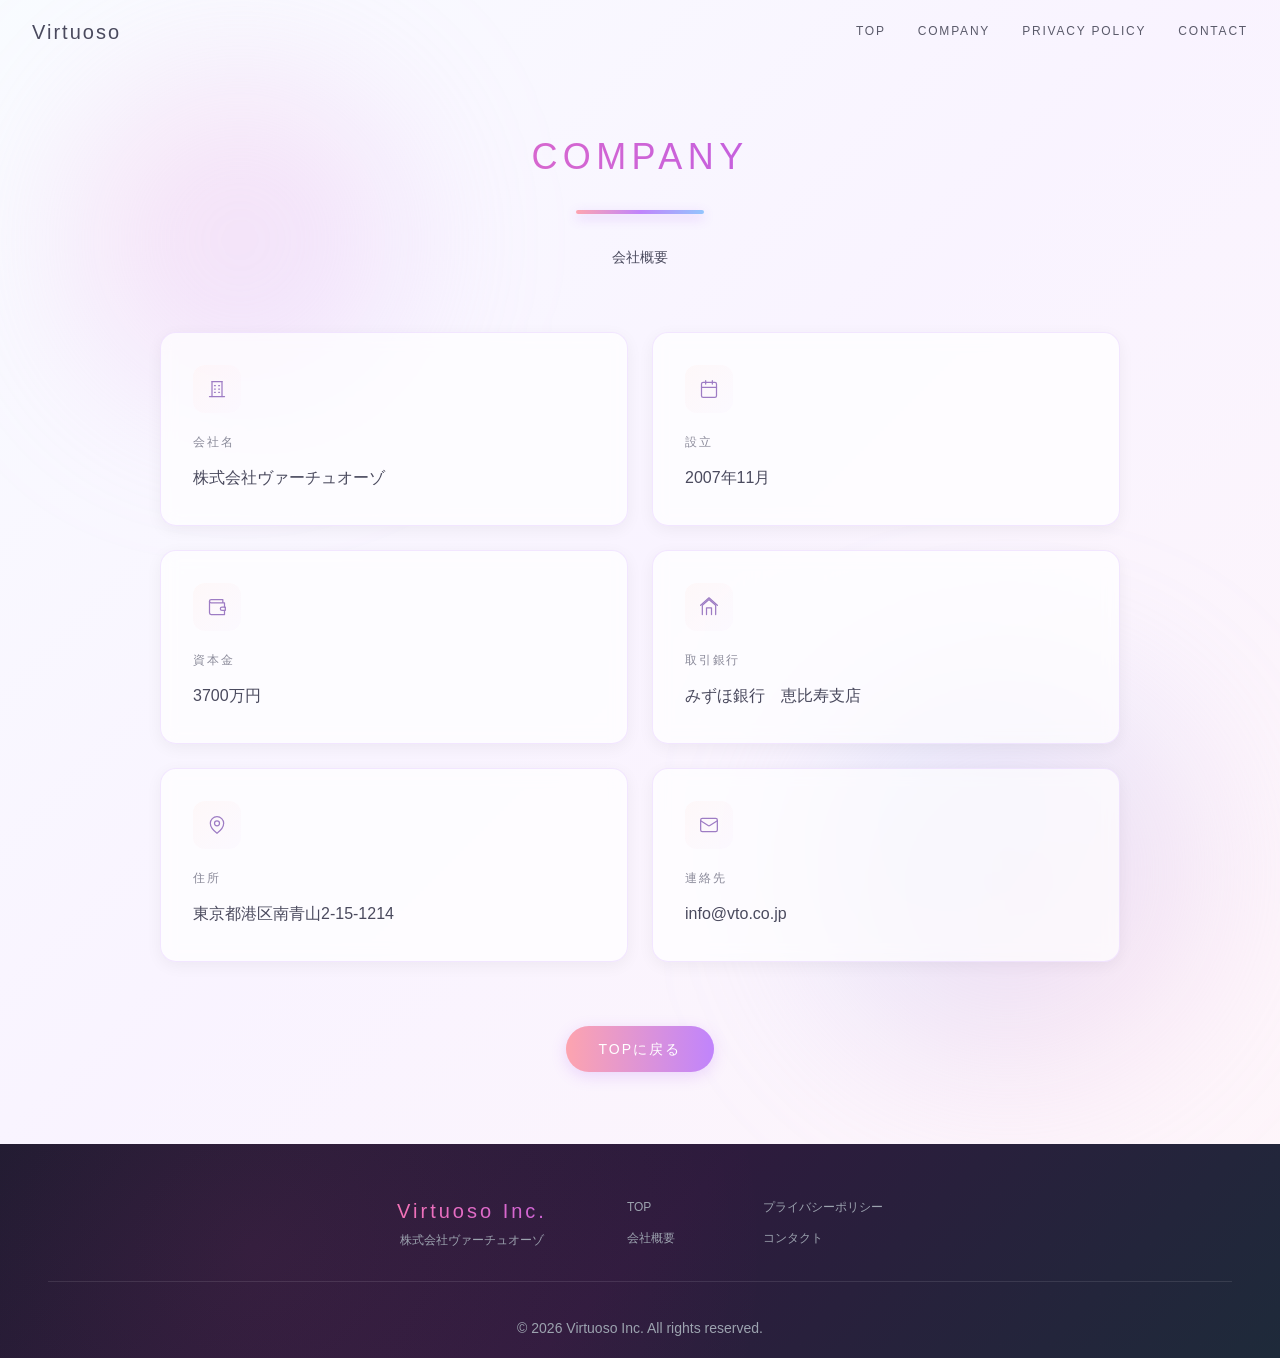
==== about.html @ 387d2ec0 "Initial site version with WebM videos" ====
<!DOCTYPE html>
<html lang="ja">
<head>
    <meta charset="UTF-8">
    <meta name="viewport" content="width=device-width, initial-scale=1.0">
    <title>会社概要 | Virtuoso Inc.</title>
    <meta name="description" content="株式会社ヴァーチュオーゾの会社概要ページです。">
    <link rel="preconnect" href="https://fonts.googleapis.com">
    <link rel="preconnect" href="https://fonts.gstatic.com" crossorigin>
    <link href="https://fonts.googleapis.com/css2?family=Cormorant+Garamond:wght@300;400;500;600;700&display=swap" rel="stylesheet">
    <link rel="stylesheet" href="css/style.css">
    <link rel="stylesheet" href="css/about.css">
</head>
<body>
    <!-- Navigation -->
    <nav class="nav" id="nav">
        <div class="nav-container">
            <div class="nav-logo">
                <a href="/">Virtuoso</a>
            </div>
            <div class="nav-links">
                <a href="/" class="nav-link">TOP</a>
                <a href="about.html" class="nav-link active">COMPANY</a>
                <a href="privacy.html" class="nav-link">PRIVACY POLICY</a>
                <a href="contact.html" class="nav-link">CONTACT</a>
            </div>
        </div>
    </nav>

    <!-- About Section -->
    <section class="about-section" id="about">
        <div class="about-bg"></div>
        <div class="about-orb about-orb-1"></div>
        <div class="about-orb about-orb-2"></div>

        <div class="container-small">
            <!-- Header -->
            <div class="section-header fade-up">
                <h1 class="section-title gradient-text">COMPANY</h1>
                <div class="section-divider"></div>
                <p class="about-subtitle">会社概要</p>
            </div>

            <!-- Company Info Cards -->
            <div class="about-grid">
                <div class="about-card fade-up delay-1">
                    <div class="about-card-overlay"></div>
                    <div class="about-icon">
                        <svg xmlns="http://www.w3.org/2000/svg" width="20" height="20" viewBox="0 0 24 24" fill="none" stroke="currentColor" stroke-width="1.5" stroke-linecap="round" stroke-linejoin="round"><path d="M3 21h18"></path><path d="M9 8h1"></path><path d="M9 12h1"></path><path d="M9 16h1"></path><path d="M14 8h1"></path><path d="M14 12h1"></path><path d="M14 16h1"></path><path d="M6 3v18"></path><path d="M18 3v18"></path><path d="M6 3h12"></path></svg>
                    </div>
                    <p class="about-label">会社名</p>
                    <p class="about-value">株式会社ヴァーチュオーゾ</p>
                    <div class="about-corner"></div>
                </div>

                <div class="about-card fade-up delay-1">
                    <div class="about-card-overlay"></div>
                    <div class="about-icon">
                        <svg xmlns="http://www.w3.org/2000/svg" width="20" height="20" viewBox="0 0 24 24" fill="none" stroke="currentColor" stroke-width="1.5" stroke-linecap="round" stroke-linejoin="round"><rect width="18" height="18" x="3" y="4" rx="2" ry="2"></rect><line x1="16" x2="16" y1="2" y2="6"></line><line x1="8" x2="8" y1="2" y2="6"></line><line x1="3" x2="21" y1="10" y2="10"></line></svg>
                    </div>
                    <p class="about-label">設立</p>
                    <p class="about-value">2007年11月</p>
                    <div class="about-corner"></div>
                </div>

                <div class="about-card fade-up delay-2">
                    <div class="about-card-overlay"></div>
                    <div class="about-icon">
                        <svg xmlns="http://www.w3.org/2000/svg" width="20" height="20" viewBox="0 0 24 24" fill="none" stroke="currentColor" stroke-width="1.5" stroke-linecap="round" stroke-linejoin="round"><path d="M21 12V7H5a2 2 0 0 1 0-4h14v4"></path><path d="M3 5v14a2 2 0 0 0 2 2h16v-5"></path><path d="M18 12a2 2 0 0 0 0 4h4v-4Z"></path></svg>
                    </div>
                    <p class="about-label">資本金</p>
                    <p class="about-value">3700万円</p>
                    <div class="about-corner"></div>
                </div>

                <div class="about-card fade-up delay-2">
                    <div class="about-card-overlay"></div>
                    <div class="about-icon">
                        <svg xmlns="http://www.w3.org/2000/svg" width="20" height="20" viewBox="0 0 24 24" fill="none" stroke="currentColor" stroke-width="1.5" stroke-linecap="round" stroke-linejoin="round"><path d="M4 21V10l8-7 8 7v11"></path><path d="M9 21v-8h6v8"></path><path d="M2 10l10-9 10 9"></path></svg>
                    </div>
                    <p class="about-label">取引銀行</p>
                    <p class="about-value">みずほ銀行　恵比寿支店</p>
                    <div class="about-corner"></div>
                </div>

                <div class="about-card fade-up delay-3">
                    <div class="about-card-overlay"></div>
                    <div class="about-icon">
                        <svg xmlns="http://www.w3.org/2000/svg" width="20" height="20" viewBox="0 0 24 24" fill="none" stroke="currentColor" stroke-width="1.5" stroke-linecap="round" stroke-linejoin="round"><path d="M20 10c0 6-8 12-8 12s-8-6-8-12a8 8 0 0 1 16 0Z"></path><circle cx="12" cy="10" r="3"></circle></svg>
                    </div>
                    <p class="about-label">住所</p>
                    <p class="about-value">東京都港区南青山2-15-1214</p>
                    <div class="about-corner"></div>
                </div>

                <div class="about-card fade-up delay-3">
                    <div class="about-card-overlay"></div>
                    <div class="about-icon">
                        <svg xmlns="http://www.w3.org/2000/svg" width="20" height="20" viewBox="0 0 24 24" fill="none" stroke="currentColor" stroke-width="1.5" stroke-linecap="round" stroke-linejoin="round"><rect width="20" height="16" x="2" y="4" rx="2"></rect><path d="m22 7-8.97 5.7a1.94 1.94 0 0 1-2.06 0L2 7"></path></svg>
                    </div>
                    <p class="about-label">連絡先</p>
                    <p class="about-value">info@vto.co.jp</p>
                    <div class="about-corner"></div>
                </div>
            </div>

            <!-- Back to top button -->
            <div class="about-back-button fade-up delay-4">
                <a href="/" class="back-button">
                    <div class="back-button-bg"></div>
                    <div class="back-button-glow"></div>
                    <span>TOPに戻る</span>
                </a>
            </div>
        </div>
    </section>

    <!-- Footer -->
    <footer class="footer">
        <div class="footer-bg"></div>
        <div class="footer-overlay"></div>
        <div class="footer-grid"></div>
        
        <div class="container">
            <div class="footer-content fade-up">
                <div class="footer-company">
                    <h3 class="footer-title">Virtuoso Inc.</h3>
                    <p class="footer-subtitle">株式会社ヴァーチュオーゾ</p>
                </div>

                <div class="footer-links">
                    <nav class="footer-nav">
                        <a href="/" class="footer-link">TOP</a>
                        <a href="about.html" class="footer-link">会社概要</a>
                    </nav>
                    <nav class="footer-nav">
                        <a href="privacy.html" class="footer-link">プライバシーポリシー</a>
                        <a href="contact.html" class="footer-link">コンタクト</a>
                    </nav>
                </div>
            </div>

            <div class="footer-copyright fade-up delay-1">
                <p>&copy; <span id="year"></span> Virtuoso Inc. All rights reserved.</p>
            </div>
        </div>
    </footer>

    <script src="js/script.js"></script>
</body>
</html>
---- css/style.css ----
/* ===== Gallery Section ===== */
.gallery {
  padding: 6rem 0 4rem;
  scroll-margin-top: 90px;
}

.gallery-rows {
  display: flex;
  flex-direction: column;
  gap: 1.5rem;
  margin-top: 2.5rem;
  margin-bottom: 2.5rem;
}

.gallery-row {
  display: grid;
  justify-content: center;
  align-items: stretch;
  gap: 1.5rem;
}

.gallery-row.row-1 {
  grid-template-columns: repeat(5, minmax(130px, 170px));
}

.gallery-row.row-2 {
  grid-template-columns: repeat(5, minmax(130px, 170px));
}

.gallery-row.row-3 {
  grid-template-columns: repeat(5, minmax(130px, 170px));
}

.gallery-card {
  display: flex;
  align-items: center;
  justify-content: center;
  width: 100%;
  max-width: 170px;
  min-width: 130px;
  aspect-ratio: 1 / 1;
  overflow: hidden;
  position: relative;
  isolation: isolate;
  opacity: 0;
  transform: translateY(26px) scale(0.96);
  filter: blur(6px) saturate(0.9);
  transition: transform 1.4s cubic-bezier(0.16, 1, 0.3, 1), opacity 1s ease,
    filter 1s ease, box-shadow 1.4s ease, background 1s ease;
  box-shadow: 0 10px 40px rgba(0, 0, 0, 0.08);
  --gallery-delay: 0ms;
  transition-delay: var(--gallery-delay);
  background: linear-gradient(
    135deg,
    rgba(255, 255, 255, 0.08),
    rgba(255, 255, 255, 0.02)
  );
  border: 1px solid rgba(255, 255, 255, 0.05);
  backdrop-filter: blur(4px);
}

.gallery-card::after {
  content: "";
  position: absolute;
  inset: 0;
  background: radial-gradient(
      circle at 30% 30%,
      rgba(255, 255, 255, 0.12),
      transparent 40%
    ),
    radial-gradient(
      circle at 80% 70%,
      rgba(168, 85, 247, 0.16),
      transparent 50%
    );
  opacity: 0;
  transition: opacity 1.2s ease;
  pointer-events: none;
}

.gallery-card.in-view {
  opacity: 1;
  transform: translateY(0) scale(1);
  filter: none;
  box-shadow: 0 20px 60px rgba(24, 24, 35, 0.12),
    0 8px 30px rgba(168, 85, 247, 0.15);
}

.gallery-card.in-view::after {
  opacity: 1;
}

.gallery-media,
.gallery-video {
  width: 100%;
  height: 100%;
  object-fit: cover;
  border-radius: 0;
  background: #000;
  display: block;
  transition: transform 0.35s ease, filter 0.35s ease;
}

/* Slight crop for portrait clips to avoid pillarboxing */
.gallery-video[data-crop="tight"] {
  object-position: center;
  transform: scale(1.80);
}

.gallery-video[data-crop="tight-medium"] {
  object-position: center;
  transform: scale(1.40);
}

/* Allow specific clips to show more of the frame without cropping heavily */
.gallery-video.gallery-video-wide {
  width: 100%;
  height: 100%;
  padding: 6%;
  box-sizing: border-box;
  object-fit: contain;
  transform: none;
  background: transparent;
}

.gallery-card:hover .gallery-video-wide {
  transform: scale(1.02);
}

.gallery-card:hover .gallery-media,
.gallery-card:hover .gallery-video {
  transform: scale(1.04);
  filter: brightness(1.05);
}

/* Boost hover feedback specifically for videos so the effect is obvious on all clips */
.gallery-card:hover .gallery-video {
  transform: scale(1.06);
  filter: brightness(1.08) saturate(1.05);
}

.gallery-card:hover .gallery-video[data-crop="tight"] {
  transform: scale(1.88);
}

.gallery-card:hover .gallery-video[data-crop="tight-medium"] {
  transform: scale(1.48);
}

@media (max-width: 1100px) {
  .gallery-row {
    gap: 1.2rem;
  }
  .gallery-row.row-1 {
    grid-template-columns: repeat(3, minmax(120px, 150px));
  }
  .gallery-row.row-2 {
    grid-template-columns: repeat(3, minmax(120px, 150px));
  }
  .gallery-row.row-3 {
    grid-template-columns: repeat(2, minmax(120px, 150px));
  }
}

@media (max-width: 800px) {
  .gallery {
    padding: 4rem 0 3rem;
  }
  .gallery .section-header {
    margin-bottom: 2.5rem;
  }
  .gallery-rows {
    display: grid;
    grid-template-columns: repeat(2, minmax(0, 1fr));
    gap: 1rem;
  }
  .gallery-row {
    display: contents;
  }
  .gallery-card {
    width: 100%;
    max-width: 220px;
    min-width: 0;
    aspect-ratio: 1 / 1;
  }
  .gallery-media,
  .gallery-video {
    height: 100%;
  }
}
/* Reset and Base Styles */
* {
  margin: 0;
  padding: 0;
  box-sizing: border-box;
}

html {
  scroll-behavior: smooth;
}

body {
  font-family: -apple-system, BlinkMacSystemFont, "Segoe UI", Roboto,
    "Helvetica Neue", Arial, "Noto Sans", sans-serif;
  font-weight: 300;
  color: #3a3a4a;
  line-height: 1.6;
  overflow-x: hidden;
  background: #ffffff;
}

.loader {
  position: fixed;
  inset: 0;
  display: grid;
  place-items: center;
  background: radial-gradient(circle at 18% 20%, rgba(253, 224, 252, 0.5), transparent 45%),
    radial-gradient(circle at 78% 25%, rgba(221, 214, 254, 0.55), transparent 42%),
    linear-gradient(145deg, #05060d 0%, #0b1021 38%, #0f172a 100%);
  overflow: hidden;
  z-index: 1200;
  transition: opacity 0.6s ease;
}

.loader::before {
  content: "";
  position: absolute;
  inset: 0;
  background: linear-gradient(120deg, rgba(255, 255, 255, 0.04) 0%, rgba(255, 255, 255, 0) 30%, rgba(255, 255, 255, 0.08) 60%, rgba(255, 255, 255, 0) 100%);
  mix-blend-mode: screen;
  animation: loaderSweep 7s ease-in-out infinite;
  pointer-events: none;
}

.loader.hide {
  opacity: 0;
  pointer-events: none;
}

.loader-inner {
  position: relative;
  display: grid;
  place-items: center;
  gap: 0.75rem;
  padding: 2.25rem 2.6rem;
  border-radius: 20px;
  background: rgba(255, 255, 255, 0.06);
  border: 1px solid rgba(255, 255, 255, 0.12);
  box-shadow: 0 25px 90px rgba(0, 0, 0, 0.4);
  backdrop-filter: blur(14px);
  overflow: hidden;
}

.loader-inner::after {
  content: "";
  position: absolute;
  inset: -40% -60%;
  background: radial-gradient(circle, rgba(168, 85, 247, 0.18) 0%, transparent 50%),
    radial-gradient(circle, rgba(59, 130, 246, 0.18) 0%, transparent 45%);
  filter: blur(18px);
  animation: loaderDrift 10s ease-in-out infinite alternate;
  pointer-events: none;
}

.loader-accent {
  position: absolute;
  width: 180px;
  height: 180px;
  border-radius: 20px;
  border: 1px solid rgba(255, 255, 255, 0.08);
  background: linear-gradient(135deg, rgba(255, 255, 255, 0.06), rgba(255, 255, 255, 0));
  filter: blur(1px);
  opacity: 0.6;
  mix-blend-mode: screen;
}

.loader-accent-1 {
  top: -24px;
  left: -44px;
  transform: rotate(18deg);
}

.loader-accent-2 {
  bottom: -28px;
  right: -52px;
  transform: rotate(-14deg);
}

.loader-logo {
  font-size: 1rem;
  letter-spacing: 0.3em;
  text-transform: uppercase;
  color: #e2e8f0;
}

.loader-jp {
  font-size: 0.72rem;
  color: #cbd5e1;
  letter-spacing: 0.08em;
  opacity: 0.9;
}

.loader-ring {
  width: 68px;
  height: 68px;
  border-radius: 50%;
  border: 3px solid rgba(255, 255, 255, 0.18);
  border-top-color: #a855f7;
  border-right-color: #60a5fa;
  box-shadow: 0 0 0 6px rgba(255, 255, 255, 0.03);
  animation: spin 1s linear infinite, pulseGlow 2.4s ease-in-out infinite;
}

.loader-bar {
  position: relative;
  width: 200px;
  height: 6px;
  border-radius: 999px;
  background: rgba(255, 255, 255, 0.12);
  overflow: hidden;
}

.loader-bar-fill {
  position: absolute;
  inset: 0;
  background: linear-gradient(90deg, #f472b6, #a855f7, #60a5fa);
  animation: barSlide 1.8s ease-in-out infinite;
}

.loader-bar-light {
  position: absolute;
  inset: -60% -30%;
  background: radial-gradient(circle, rgba(255, 255, 255, 0.26) 0%, transparent 60%);
  animation: loaderDrift 8s ease-in-out infinite;
}

.loader-text {
  font-size: 0.82rem;
  letter-spacing: 0.24em;
  text-transform: uppercase;
  color: #e5e7eb;
}

.loader-sub {
  font-size: 0.78rem;
  color: #cbd5e1;
  letter-spacing: 0.08em;
}

@keyframes spin {
  from {
    transform: rotate(0deg);
  }
  to {
    transform: rotate(360deg);
  }
}

@keyframes loaderSweep {
  0% {
    transform: translateX(-40%);
    opacity: 0.15;
  }
  50% {
    transform: translateX(10%);
    opacity: 0.3;
  }
  100% {
    transform: translateX(40%);
    opacity: 0.12;
  }
}

@keyframes loaderDrift {
  0% {
    transform: translate3d(-6%, -4%, 0);
  }
  100% {
    transform: translate3d(6%, 5%, 0);
  }
}

@keyframes barSlide {
  0% {
    transform: translateX(-110%);
  }
  50% {
    transform: translateX(-20%);
  }
  100% {
    transform: translateX(40%);
  }
}

@keyframes pulseGlow {
  0%,
  100% {
    box-shadow: 0 0 0 6px rgba(255, 255, 255, 0.03);
  }
  50% {
    box-shadow: 0 0 0 10px rgba(168, 85, 247, 0.12);
  }
}

.container {
  max-width: 1280px;
  margin: 0 auto;
  padding: 0 2rem;
}

.container-small {
  max-width: 1024px;
  margin: 0 auto;
  padding: 0 2rem;
}

/* Navigation */
.nav {
  position: fixed;
  top: 0;
  left: 0;
  right: 0;
  z-index: 1000;
  transition: all 0.3s ease;
  animation: slideDown 0.6s ease;
}

@keyframes slideDown {
  from {
    transform: translateY(-100%);
  }
  to {
    transform: translateY(0);
  }
}

.nav.scrolled {
  background: rgba(255, 255, 255, 0.8);
  backdrop-filter: blur(20px);
  box-shadow: 0 4px 20px rgba(168, 85, 247, 0.1);
  border-bottom: 1px solid rgba(168, 85, 247, 0.2);
}

.nav-container {
  max-width: 1280px;
  margin: 0 auto;
  padding: 1rem 2rem;
  display: flex;
  justify-content: space-between;
  align-items: center;
}

.nav-logo a {
  font-size: 1.25rem;
  font-weight: 300;
  letter-spacing: 0.1em;
  color: #4a4a5e;
  text-decoration: none;
  transition: transform 0.15s ease;
  display: inline-block;
}

.nav-logo a:hover {
  transform: scale(1.05);
}

.nav-links {
  display: flex;
  gap: 2rem;
}

.nav-link {
  font-size: 0.75rem;
  font-weight: 300;
  letter-spacing: 0.15em;
  color: #5a5a6a;
  text-decoration: none;
  position: relative;
  transition: color 0.15s ease;
  animation: fadeInDown 0.5s ease backwards;
}

.nav-link:nth-child(1) {
  animation-delay: 0s;
}
.nav-link:nth-child(2) {
  animation-delay: 0.1s;
}
.nav-link:nth-child(3) {
  animation-delay: 0.2s;
}
.nav-link:nth-child(4) {
  animation-delay: 0.3s;
}

@keyframes fadeInDown {
  from {
    opacity: 0;
    transform: translateY(-20px);
  }
  to {
    opacity: 1;
    transform: translateY(0);
  }
}

.nav-link::after {
  content: "";
  position: absolute;
  bottom: -4px;
  left: 0;
  width: 0;
  height: 2px;
  background: linear-gradient(90deg, #fda4af, #c084fc, #93c5fd);
  transition: width 0.3s ease;
}

.nav-link:hover,
.nav-link.active {
  color: #a855f7;
}

.nav-link:hover::after,
.nav-link.active::after {
  width: 100%;
}

/* Animated Background */
.animated-background {
  position: fixed;
  inset: 0;
  z-index: -10;
  overflow: hidden;
  pointer-events: none;
}

.gradient-orb {
  position: absolute;
  border-radius: 50%;
  filter: blur(80px);
  opacity: 0.2;
  animation: float 20s ease-in-out infinite;
}

.orb-1 {
  top: -25%;
  left: -12.5%;
  width: 800px;
  height: 800px;
  background: radial-gradient(
    circle,
    rgba(236, 72, 153, 0.3) 0%,
    transparent 70%
  );
  animation: float1 20s ease-in-out infinite;
}

.orb-2 {
  top: 25%;
  right: -12.5%;
  width: 600px;
  height: 600px;
  background: radial-gradient(
    circle,
    rgba(168, 85, 247, 0.3) 0%,
    transparent 70%
  );
  animation: float2 25s ease-in-out infinite;
}

.orb-3 {
  bottom: 25%;
  left: 33.33%;
  width: 700px;
  height: 700px;
  background: radial-gradient(
    circle,
    rgba(59, 130, 246, 0.3) 0%,
    transparent 70%
  );
  animation: float3 30s ease-in-out infinite;
}

@keyframes float1 {
  0%,
  100% {
    transform: translate(0, 0) scale(1);
  }
  50% {
    transform: translate(100px, -50px) scale(1.1);
  }
}

@keyframes float2 {
  0%,
  100% {
    transform: translate(0, 0) scale(1);
  }
  50% {
    transform: translate(-80px, 100px) scale(1.2);
  }
}

@keyframes float3 {
  0%,
  100% {
    transform: translate(0, 0) scale(1);
  }
  50% {
    transform: translate(-100px, -80px) scale(1.15);
  }
}

.particles {
  position: absolute;
  width: 100%;
  height: 100%;
}

.particle {
  position: absolute;
  width: 4px;
  height: 4px;
  background: linear-gradient(90deg, #fda4af, #c084fc);
  border-radius: 50%;
  animation: particleFloat 7s ease-in-out infinite;
}

@keyframes particleFloat {
  0%,
  100% {
    opacity: 0.2;
    transform: translateY(0);
  }
  50% {
    opacity: 0.5;
    transform: translateY(-30px);
  }
}

/* Hero Section */
.hero {
  position: relative;
  height: 100vh;
  min-height: 100vh;
  width: 100%;
  overflow: hidden;
  background: #000;
}

.hero-img {
  position: absolute;
  inset: 0;
  width: 100%;
  height: 100%;
  object-fit: cover;
  z-index: 0;
  display: block;
  pointer-events: none;
}

.hero-overlay {
  position: absolute;
  inset: 0;
  background: transparent;
  z-index: 0;
  pointer-events: none;
}

.hero-overlay-animated {
  position: absolute;
  inset: 0;
  background: transparent;
  z-index: 0;
  pointer-events: none;
}

@keyframes overlayPulse {
  0%,
  100% {
    opacity: 0.1;
  }
  50% {
    opacity: 0.2;
  }
}

.hero-content {
  position: absolute;
  inset: 0;
  display: flex;
  flex-direction: column;
  align-items: center;
  justify-content: center;
  color: white;
  text-align: center;
  padding: 2rem 1.5rem 3rem;
  max-width: 1100px;
  margin: 0 auto;
  z-index: 1;
  pointer-events: none;
}

.hero-glow {
  z-index: 0;
}

.hero-glow {
  position: absolute;
  width: 800px;
  height: 800px;
  border-radius: 50%;
  background: linear-gradient(
    135deg,
    rgba(236, 72, 153, 0.1),
    rgba(168, 85, 247, 0.1),
    rgba(59, 130, 246, 0.1)
  );
  filter: blur(80px);
  animation: glowPulse 6s ease-in-out infinite;
}

@keyframes glowPulse {
  0%,
  100% {
    transform: scale(1);
  }
  50% {
    transform: scale(1.02);
  }
}

.hero-title {
  font-family: "Cormorant Garamond", serif;
  font-size: clamp(2.2rem, 3vw + 1rem, 3.6rem);
  font-weight: 300;
  letter-spacing: 0.08em;
  margin-bottom: 1.2rem;
  position: relative;
  z-index: 10;
  text-shadow: 0 0 40px rgba(255, 255, 255, 0.3),
    0 0 80px rgba(236, 72, 153, 0.25), 0 6px 18px rgba(0, 0, 0, 0.45);
  animation: fadeInUp 1s ease 0.2s backwards;
}

@keyframes fadeInUp {
  from {
    opacity: 0;
    transform: translateY(30px);
  }
  to {
    opacity: 1;
    transform: translateY(0);
  }
}

.hero-title-animated {
  display: inline-block;
  animation: titleGlow 4s ease-in-out infinite;
}

@keyframes titleGlow {
  0%,
  100% {
    text-shadow: 0 0 40px rgba(255, 255, 255, 0.5),
      0 0 80px rgba(236, 72, 153, 0.5);
    transform: scale(1);
  }
  25% {
    text-shadow: 0 0 60px rgba(168, 85, 247, 0.6),
      0 0 100px rgba(168, 85, 247, 0.4);
    transform: scale(1.05);
  }
  50% {
    text-shadow: 0 0 50px rgba(59, 130, 246, 0.5),
      0 0 90px rgba(59, 130, 246, 0.4);
    transform: scale(1.02);
  }
}

.hero-title-animated span {
  display: inline-block;
  animation: letterFloat 3s ease-in-out infinite;
  margin: 0 0.02em;
}

.hero-title-animated span:nth-child(1) {
  animation-delay: 0s;
}
.hero-title-animated span:nth-child(2) {
  animation-delay: 0.1s;
}
.hero-title-animated span:nth-child(3) {
  animation-delay: 0.2s;
}
.hero-title-animated span:nth-child(4) {
  animation-delay: 0.3s;
}
.hero-title-animated span:nth-child(5) {
  animation-delay: 0.4s;
}
.hero-title-animated span:nth-child(6) {
  animation-delay: 0.5s;
}
.hero-title-animated span:nth-child(7) {
  animation-delay: 0.6s;
}
.hero-title-animated span:nth-child(8) {
  animation-delay: 0.7s;
}
.hero-title-animated span:nth-child(9) {
  animation-delay: 0.8s;
}
.hero-title-animated span:nth-child(10) {
  animation-delay: 0.9s;
}
.hero-title-animated span:nth-child(11) {
  animation-delay: 1s;
}
.hero-title-animated span:nth-child(12) {
  animation-delay: 1.1s;
}
.hero-title-animated span:nth-child(13) {
  animation-delay: 1.2s;
}
.hero-title-animated span:nth-child(14) {
  animation-delay: 1.3s;
}
.hero-title-animated span:nth-child(15) {
  animation-delay: 1.4s;
}

.hero-title-animated .space {
  width: 0.18em;
}

@keyframes letterFloat {
  0%,
  100% {
    transform: translateY(0);
  }
  50% {
    transform: translateY(-10px);
  }
}

.hero-subtitle,
.hero-subtitle-jp {
  font-weight: 300;
  letter-spacing: 0.15em;
  position: relative;
  z-index: 10;
  text-shadow: 0 4px 14px rgba(0, 0, 0, 0.5);
}

.hero-subtitle {
  font-size: clamp(1.2rem, 1vw + 0.8rem, 1.6rem);
  margin-bottom: 1.5rem;
}

.hero-subtitle-jp {
  font-size: 0.875rem;
  opacity: 0.9;
}

.fade-in {
  animation: fadeInUp 1s ease backwards;
}

.delay-1 {
  animation-delay: 0.5s;
}

.delay-2 {
  animation-delay: 0.8s;
}

.delay-3 {
  animation-delay: 1.5s;
}

.delay-4 {
  animation-delay: 0.9s;
}

.scroll-indicator {
  position: absolute;
  bottom: 3rem;
  left: 50%;
  transform: translateX(-50%);
}

.scroll-icon {
  width: 24px;
  height: 40px;
  border: 2px solid rgba(255, 255, 255, 0.5);
  border-radius: 20px;
  display: flex;
  justify-content: center;
  padding-top: 8px;
  animation: bounce 2s ease-in-out infinite;
}

@keyframes bounce {
  0%,
  100% {
    transform: translateY(0);
  }
  50% {
    transform: translateY(10px);
  }
}

.scroll-dot {
  width: 4px;
  height: 8px;
  background: white;
  border-radius: 2px;
  animation: scrollDot 2s ease-in-out infinite;
}

@keyframes scrollDot {
  0%,
  100% {
    transform: translateY(0);
  }
  50% {
    transform: translateY(12px);
  }
}

/* Section Headers */
.section-header {
  text-align: center;
  margin-bottom: 4rem;
}

.section-title {
  font-size: 1.875rem;
  font-weight: 300;
  letter-spacing: 0.15em;
  margin-bottom: 1.5rem;
}

.section-title.white {
  color: white;
}

.gradient-text {
  background: linear-gradient(90deg, #f472b6, #a855f7, #3b82f6);
  background-size: 200% 200%;
  background-clip: text;
  -webkit-background-clip: text;
  -webkit-text-fill-color: transparent;
  animation: gradientShift 8s ease-in-out infinite;
}

@keyframes gradientShift {
  0%,
  100% {
    background-position: 0% 50%;
  }
  50% {
    background-position: 100% 50%;
  }
}

.section-underline {
  position: relative;
  height: 1px;
  margin: 0 auto;
  width: 0;
  animation: expandWidth 1s ease 0.3s forwards;
}

@keyframes expandWidth {
  to {
    width: 100%;
  }
}

.underline-gradient {
  height: 100%;
  background: linear-gradient(
    90deg,
    transparent,
    #fda4af,
    #a855f7,
    #60a5fa,
    transparent
  );
}

.underline-shine {
  position: absolute;
  inset: 0;
  background: linear-gradient(90deg, transparent, white, transparent);
  filter: blur(4px);
  animation: shine 3s linear 1s infinite;
}

@keyframes shine {
  0% {
    transform: translateX(-100%);
  }
  100% {
    transform: translateX(100%);
  }
}

.section-divider {
  width: 128px;
  height: 4px;
  margin: 0 auto;
  background: linear-gradient(90deg, #fda4af, #c084fc, #93c5fd);
  border-radius: 2px;
  box-shadow: 0 4px 12px rgba(168, 85, 247, 0.3);
  animation: scaleX 1s ease 0.3s backwards;
}

@keyframes scaleX {
  from {
    transform: scaleX(0);
  }
  to {
    transform: scaleX(1);
  }
}

/* Philosophy Section */
.philosophy {
  position: relative;
  padding: 4rem 1rem;
  overflow: hidden;
}

.philosophy-bg {
  position: absolute;
  inset: 0;
  background: linear-gradient(135deg, #1a1a2e 0%, #2d1b3d 50%, #1e2a3a 100%);
}

.philosophy-overlay {
  position: absolute;
  inset: 0;
  opacity: 0.3;
  background: radial-gradient(
    circle at 20% 50%,
    rgba(236, 72, 153, 0.3) 0%,
    transparent 50%
  );
  animation: philosophyOverlay 20s ease-in-out infinite;
}

@keyframes philosophyOverlay {
  0%,
  100% {
    background: radial-gradient(
      circle at 20% 50%,
      rgba(236, 72, 153, 0.3) 0%,
      transparent 50%
    );
  }
  33% {
    background: radial-gradient(
      circle at 80% 50%,
      rgba(168, 85, 247, 0.3) 0%,
      transparent 50%
    );
  }
  66% {
    background: radial-gradient(
      circle at 50% 80%,
      rgba(59, 130, 246, 0.3) 0%,
      transparent 50%
    );
  }
}

.philosophy-grid {
  position: absolute;
  inset: 0;
  opacity: 0.05;
  background-image: linear-gradient(
      rgba(255, 255, 255, 0.05) 1px,
      transparent 1px
    ),
    linear-gradient(90deg, rgba(255, 255, 255, 0.05) 1px, transparent 1px);
  background-size: 50px 50px;
}

.philosophy-particles {
  position: absolute;
  inset: 0;
}

.philosophy-particle {
  position: absolute;
  width: 4px;
  height: 4px;
  background: rgba(255, 255, 255, 0.3);
  border-radius: 50%;
  animation: philosophyParticle 7s ease-in-out infinite;
}

@keyframes philosophyParticle {
  0%,
  100% {
    opacity: 0.3;
    transform: translateY(0) scale(1);
  }
  50% {
    opacity: 0.6;
    transform: translateY(-40px) scale(1.5);
  }
}

.philosophy-grid-items {
  display: grid;
  grid-template-columns: 1fr;
  gap: 2rem;
  position: relative;
  z-index: 10;
}

.philosophy-card {
  position: relative;
  padding: 2rem;
  background: rgba(255, 255, 255, 0.05);
  border: 1px solid rgba(255, 255, 255, 0.1);
  border-radius: 12px;
  backdrop-filter: blur(20px);
  box-shadow: 0 8px 32px rgba(0, 0, 0, 0.2);
  overflow: hidden;
  transition: all 0.5s ease;
}

.philosophy-card:hover {
  background: rgba(255, 255, 255, 0.08);
  border-color: rgba(255, 255, 255, 0.15);
}

.philosophy-border {
  position: absolute;
  inset: 0;
  border-radius: 12px;
  background: linear-gradient(
    135deg,
    rgba(236, 72, 153, 0.2),
    rgba(168, 85, 247, 0.2),
    rgba(59, 130, 246, 0.2)
  );
  opacity: 0;
  transition: opacity 0.5s ease;
  pointer-events: none;
}

.philosophy-card:hover .philosophy-border {
  opacity: 1;
}

.philosophy-corners {
  position: absolute;
  inset: 0;
}

.corner {
  position: absolute;
  width: 64px;
  height: 64px;
  opacity: 0.5;
}

.corner-tl {
  top: 0;
  left: 0;
}

.corner-tl::before {
  content: "";
  position: absolute;
  top: 0;
  left: 0;
  width: 100%;
  height: 1px;
  background: linear-gradient(90deg, #fda4af, transparent);
}

.corner-tl::after {
  content: "";
  position: absolute;
  top: 0;
  left: 0;
  width: 1px;
  height: 100%;
  background: linear-gradient(180deg, #fda4af, transparent);
}

.corner-br {
  bottom: 0;
  right: 0;
}

.corner-br::before {
  content: "";
  position: absolute;
  bottom: 0;
  right: 0;
  width: 100%;
  height: 1px;
  background: linear-gradient(270deg, #60a5fa, transparent);
}

.corner-br::after {
  content: "";
  position: absolute;
  bottom: 0;
  right: 0;
  width: 1px;
  height: 100%;
  background: linear-gradient(0deg, #60a5fa, transparent);
}

.philosophy-number {
  font-size: 0.75rem;
  letter-spacing: 0.3em;
  color: rgba(249, 168, 212, 0.8);
  margin-bottom: 0.5rem;
}

.philosophy-divider {
  width: 32px;
  height: 1px;
  background: linear-gradient(90deg, #fda4af, #c084fc);
  margin-bottom: 1rem;
}

.philosophy-text {
  font-size: 0.875rem;
  line-height: 1.8;
  font-weight: 300;
  color: #e5e7eb;
  position: relative;
  z-index: 10;
}

.philosophy-shine {
  position: absolute;
  inset: 0;
  background: linear-gradient(
    90deg,
    transparent,
    rgba(255, 255, 255, 0.05),
    transparent
  );
  opacity: 0;
  transition: opacity 0.5s ease;
  pointer-events: none;
}

.philosophy-card:hover .philosophy-shine {
  opacity: 1;
  animation: cardShine 1.5s ease-in-out infinite 3s;
}

@keyframes cardShine {
  0% {
    transform: translateX(-100%);
  }
  100% {
    transform: translateX(100%);
  }
}

/* Service Section */
.service {
  position: relative;
  padding: 4rem 1rem;
  overflow: hidden;
}

.service-bg {
  position: absolute;
  inset: 0;
  background: linear-gradient(
    180deg,
    #ffffff 0%,
    rgba(243, 232, 255, 0.2) 50%,
    #ffffff 100%
  );
  animation: serviceBg 20s ease-in-out infinite;
}

@keyframes serviceBg {
  0%,
  100% {
    background: linear-gradient(
      180deg,
      #ffffff 0%,
      rgba(243, 232, 255, 0.2) 50%,
      #ffffff 100%
    );
  }
  33% {
    background: linear-gradient(
      180deg,
      #ffffff 0%,
      rgba(252, 231, 243, 0.2) 50%,
      #ffffff 100%
    );
  }
  66% {
    background: linear-gradient(
      180deg,
      #ffffff 0%,
      rgba(239, 246, 255, 0.2) 50%,
      #ffffff 100%
    );
  }
}

.service-grid {
  display: grid;
  grid-template-columns: 1fr;
  gap: 2.5rem;
  position: relative;
  z-index: 10;
}

.service-card {
  position: relative;
  padding: 2.5rem;
  border-radius: 24px;
  border: 1px solid rgba(255, 255, 255, 0.5);
  backdrop-filter: blur(8px);
  box-shadow: 0 8px 32px rgba(0, 0, 0, 0.1);
  overflow: hidden;
  transition: all 0.15s ease;
}

.service-card[data-color="pink"] {
  background: linear-gradient(
    135deg,
    rgba(254, 242, 242, 0.5),
    rgba(254, 228, 226, 0.5),
    rgba(254, 242, 242, 0.5)
  );
}

.service-card[data-color="purple"] {
  background: linear-gradient(
    135deg,
    rgba(254, 242, 242, 0.5),
    rgba(250, 245, 255, 0.5),
    rgba(254, 242, 242, 0.5)
  );
}

.service-card[data-color="fuchsia"] {
  background: linear-gradient(
    135deg,
    rgba(254, 242, 242, 0.5),
    rgba(254, 228, 226, 0.5),
    rgba(250, 245, 255, 0.5)
  );
}

.service-card[data-color="blue"] {
  background: linear-gradient(
    135deg,
    rgba(239, 246, 255, 0.5),
    rgba(207, 250, 254, 0.5),
    rgba(224, 242, 254, 0.5)
  );
}

.service-card:hover {
  transform: scale(1.03) translateY(-8px);
}

.service-glow {
  position: absolute;
  inset: 0;
  border-radius: 24px;
  opacity: 0;
  transition: opacity 0.5s ease;
  animation: serviceGlow 3s ease-in-out infinite;
}

.service-card[data-color="pink"] .service-glow {
  background: radial-gradient(
    circle at 50% 50%,
    rgba(236, 72, 153, 0.2) 0%,
    transparent 70%
  );
}

.service-card[data-color="purple"] .service-glow {
  background: radial-gradient(
    circle at 50% 50%,
    rgba(168, 85, 247, 0.2) 0%,
    transparent 70%
  );
}

.service-card[data-color="fuchsia"] .service-glow {
  background: radial-gradient(
    circle at 50% 50%,
    rgba(217, 70, 239, 0.2) 0%,
    transparent 70%
  );
}

.service-card[data-color="blue"] .service-glow {
  background: radial-gradient(
    circle at 50% 50%,
    rgba(59, 130, 246, 0.2) 0%,
    transparent 70%
  );
}

.service-card:hover .service-glow {
  opacity: 1;
}

@keyframes serviceGlow {
  0%,
  100% {
    transform: scale(1);
  }
  50% {
    transform: scale(1.2);
  }
}

.service-shine-on-load {
  position: absolute;
  inset: 0;
  background: linear-gradient(
    90deg,
    transparent,
    rgba(255, 255, 255, 0.4),
    transparent
  );
  transform: translateX(-100%) skewX(-20deg);
}

.service-shine-on-hover {
  position: absolute;
  inset: 0;
  background: linear-gradient(
    90deg,
    transparent,
    rgba(255, 255, 255, 0.2),
    transparent
  );
  transform: translateX(-100%) skewX(-20deg);
  transition: transform 0.8s ease;
}

.service-card:hover .service-shine-on-hover {
  transform: translateX(200%) skewX(-20deg);
}

.service-image {
  width: 75%;
  margin: 0 auto 1.25rem;
  height: 18rem;
  overflow: hidden;
  border-radius: 12px;
}

.service-img,
.service-media {
  width: 100%;
  height: 100%;
  object-fit: cover;
  object-position: center;
  transition: transform 0.5s ease;
  display: block;
  transform: scale(1.03);
}

.service-card:hover .service-img,
.service-card:hover .service-media {
  transform: scale(1.06);
}

.service-title {
  font-size: 1.125rem;
  font-weight: 300;
  letter-spacing: 0.15em;
  color: #3a3a4a;
  margin-bottom: 0.75rem;
  position: relative;
  transition: transform 0.15s ease;
}

.service-card:hover .service-title {
  transform: translateX(5px);
}

.service-description {
  font-size: 0.875rem;
  font-weight: 300;
  line-height: 1.8;
  color: #5a5a6a;
}

.service-dot {
  position: absolute;
  top: 1rem;
  right: 1rem;
  width: 8px;
  height: 8px;
  border-radius: 50%;
  animation: dotPulse 2s ease-in-out infinite;
}

.service-card[data-color="pink"] .service-dot {
  background: #ec4899;
}

.service-card[data-color="purple"] .service-dot {
  background: #a855f7;
}

.service-card[data-color="fuchsia"] .service-dot {
  background: #d946ef;
}

.service-card[data-color="blue"] .service-dot {
  background: #3b82f6;
}

@keyframes dotPulse {
  0%,
  100% {
    transform: scale(1);
    opacity: 0.5;
  }
  50% {
    transform: scale(1.5);
    opacity: 1;
  }
}

/* Flow Section */
.flow {
  position: relative;
  padding: 4rem 1rem;
  overflow: hidden;
}

.flow-bg {
  position: absolute;
  inset: 0;
  background: linear-gradient(
    180deg,
    #ffffff 0%,
    rgba(239, 246, 255, 0.2) 50%,
    rgba(243, 232, 255, 0.2) 100%
  );
  animation: flowBg 20s ease-in-out infinite;
}

@keyframes flowBg {
  0%,
  100% {
    background: linear-gradient(
      180deg,
      #ffffff 0%,
      rgba(239, 246, 255, 0.2) 50%,
      rgba(243, 232, 255, 0.2) 100%
    );
  }
  50% {
    background: linear-gradient(
      180deg,
      #ffffff 0%,
      rgba(243, 232, 255, 0.2) 50%,
      rgba(252, 231, 243, 0.2) 100%
    );
  }
}

.flow-line {
  display: block;
  position: relative;
  height: 1px;
  width: 100%;
  margin: 1rem 0 3rem;
  overflow: hidden;
}

.flow-grid {
  display: grid;
  grid-template-columns: 1fr;
  gap: 1.5rem;
  position: relative;
  z-index: 10;
}

.flow-card {
  position: relative;
  padding: 1.5rem;
  background: rgba(255, 255, 255, 0.6);
  border: 1px solid rgba(255, 255, 255, 0.5);
  border-radius: 12px;
  backdrop-filter: blur(20px);
  box-shadow: 0 8px 32px rgba(0, 0, 0, 0.1);
  transition: all 0.3s ease;
}

.flow-card:hover {
  transform: translateY(-8px) scale(1.02);
  box-shadow: 0 12px 48px rgba(0, 0, 0, 0.15);
  border-color: rgba(255, 255, 255, 0.8);
}

.flow-overlay {
  position: absolute;
  inset: 0;
  border-radius: 12px;
  opacity: 0;
  transition: opacity 0.3s ease;
}

.flow-card[data-gradient="rose"] .flow-overlay {
  background: linear-gradient(
    135deg,
    rgba(251, 113, 133, 0.05),
    rgba(236, 72, 153, 0.05)
  );
}

.flow-card[data-gradient="violet"] .flow-overlay {
  background: linear-gradient(
    135deg,
    rgba(139, 92, 246, 0.05),
    rgba(124, 58, 237, 0.05)
  );
}

.flow-card[data-gradient="slate"] .flow-overlay {
  background: linear-gradient(
    135deg,
    rgba(100, 116, 139, 0.05),
    rgba(59, 130, 246, 0.05)
  );
}

.flow-card[data-gradient="indigo"] .flow-overlay {
  background: linear-gradient(
    135deg,
    rgba(99, 102, 241, 0.05),
    rgba(71, 85, 105, 0.05)
  );
}

.flow-card:hover .flow-overlay {
  opacity: 1;
}

.flow-dot {
  position: absolute;
  top: -1.5px;
  left: 50%;
  transform: translateX(-50%) scale(0);
  width: 12px;
  height: 12px;
  background: linear-gradient(135deg, white, #e5e7eb);
  border: 2px solid #c084fc;
  border-radius: 50%;
  box-shadow: 0 2px 8px rgba(168, 85, 247, 0.3);
  z-index: 10;
  transition: transform 0.3s ease;
}

.flow-card:hover .flow-dot {
  transform: translateX(-50%) scale(1.25);
}

.flow-particles-container {
  position: absolute;
  inset: 0;
  pointer-events: none;
}

.flow-particle {
  position: absolute;
  width: 4px;
  height: 4px;
  border-radius: 50%;
  opacity: 0;
}

.flow-card[data-gradient="rose"] .flow-particle {
  background: linear-gradient(135deg, #fb7185, #ec4899);
}

.flow-card[data-gradient="violet"] .flow-particle {
  background: linear-gradient(135deg, #8b5cf6, #7c3aed);
}

.flow-card[data-gradient="slate"] .flow-particle {
  background: linear-gradient(135deg, #64748b, #3b82f6);
}

.flow-card[data-gradient="indigo"] .flow-particle {
  background: linear-gradient(135deg, #6366f1, #475569);
}

.flow-particle:nth-child(1) {
  left: 20%;
  top: 30%;
}

.flow-particle:nth-child(2) {
  left: 50%;
  top: 50%;
}

.flow-particle:nth-child(3) {
  left: 80%;
  top: 70%;
}

.flow-card:hover .flow-particle {
  animation: flowParticle 2s ease-in-out infinite;
}

.flow-particle:nth-child(1) {
  animation-delay: 0s;
}

.flow-particle:nth-child(2) {
  animation-delay: 0.3s;
}

.flow-particle:nth-child(3) {
  animation-delay: 0.6s;
}

@keyframes flowParticle {
  0%,
  100% {
    opacity: 0;
    transform: translateY(0);
  }
  50% {
    opacity: 0.6;
    transform: translateY(-20px);
  }
}

.flow-number {
  font-size: 3rem;
  font-weight: 300;
  margin-bottom: 1rem;
  position: relative;
  z-index: 10;
  transition: transform 0.3s ease;
}

.flow-card[data-gradient="rose"] .flow-number {
  background: linear-gradient(135deg, #fb7185, #ec4899);
  background-clip: text;
  -webkit-background-clip: text;
  -webkit-text-fill-color: transparent;
}

.flow-card[data-gradient="violet"] .flow-number {
  background: linear-gradient(135deg, #8b5cf6, #7c3aed);
  background-clip: text;
  -webkit-background-clip: text;
  -webkit-text-fill-color: transparent;
}

.flow-card[data-gradient="slate"] .flow-number {
  background: linear-gradient(135deg, #64748b, #3b82f6);
  background-clip: text;
  -webkit-background-clip: text;
  -webkit-text-fill-color: transparent;
}

.flow-card[data-gradient="indigo"] .flow-number {
  background: linear-gradient(135deg, #6366f1, #475569);
  background-clip: text;
  -webkit-background-clip: text;
  -webkit-text-fill-color: transparent;
}

.flow-card:hover .flow-number {
  transform: scale(1.1);
}

.flow-icon {
  margin-bottom: 1rem;
  position: relative;
  z-index: 10;
  display: inline-block;
  transition: all 0.3s ease;
}

.flow-card[data-gradient="rose"] .flow-icon {
  background: linear-gradient(135deg, #fb7185, #ec4899);
  background-clip: text;
  -webkit-background-clip: text;
}

.flow-card[data-gradient="violet"] .flow-icon {
  background: linear-gradient(135deg, #8b5cf6, #7c3aed);
  background-clip: text;
  -webkit-background-clip: text;
}

.flow-card[data-gradient="slate"] .flow-icon {
  background: linear-gradient(135deg, #64748b, #3b82f6);
  background-clip: text;
  -webkit-background-clip: text;
}

.flow-card[data-gradient="indigo"] .flow-icon {
  background: linear-gradient(135deg, #6366f1, #475569);
  background-clip: text;
  -webkit-background-clip: text;
}

.flow-icon svg {
  stroke: url(#gradient);
}

.flow-card:hover .flow-icon {
  transform: scale(1.1) rotate(5deg);
}

.flow-title {
  font-size: 1rem;
  font-weight: 300;
  letter-spacing: 0.15em;
  color: #3a3a4a;
  margin-bottom: 0.75rem;
  position: relative;
  z-index: 10;
  transition: transform 0.3s ease;
}

.flow-card:hover .flow-title {
  transform: translateX(4px);
}

.flow-description {
  font-size: 0.875rem;
  font-weight: 300;
  line-height: 1.8;
  color: #5a5a6a;
  position: relative;
  z-index: 10;
}

.flow-bottom-line {
  position: absolute;
  bottom: 0;
  left: 0;
  right: 0;
  height: 4px;
  border-bottom-left-radius: 12px;
  border-bottom-right-radius: 12px;
  transform: scaleX(0);
}

.flow-card[data-gradient="rose"] .flow-bottom-line {
  background: linear-gradient(90deg, #fb7185, #ec4899);
}

.flow-card[data-gradient="violet"] .flow-bottom-line {
  background: linear-gradient(90deg, #8b5cf6, #7c3aed);
}

.flow-card[data-gradient="slate"] .flow-bottom-line {
  background: linear-gradient(90deg, #64748b, #3b82f6);
}

.flow-card[data-gradient="indigo"] .flow-bottom-line {
  background: linear-gradient(90deg, #6366f1, #475569);
}

.flow-shine {
  position: absolute;
  inset: 0;
  background: linear-gradient(
    90deg,
    transparent,
    rgba(255, 255, 255, 0.2),
    transparent
  );
  border-radius: 12px;
  opacity: 0;
}

.flow-card:hover .flow-shine {
  animation: flowShine 1.5s ease-in-out infinite 2s;
}

@keyframes flowShine {
  0% {
    opacity: 0;
    transform: translateX(-100%);
  }
  50% {
    opacity: 1;
  }
  100% {
    opacity: 0;
    transform: translateX(100%);
  }
}

/* Contact Section */
.contact-section {
  position: relative;
  padding: 6rem 1rem;
  overflow: hidden;
}

.contact-bg-image {
  position: absolute;
  inset: 0;
  background: transparent;
  opacity: 0.3;
  animation: none;
}

@keyframes contactBgImageVerticalSway {
  0% {
    background-position: center -50%;
  }
  50% {
    background-position: center 150%;
  }
  100% {
    background-position: center -50%;
  }
}

.contact-bg {
  position: absolute;
  inset: 0;
  background: linear-gradient(
    135deg,
    rgba(239, 246, 255, 0.3) 0%,
    rgba(243, 232, 255, 0.4) 50%,
    rgba(252, 231, 243, 0.3) 100%
  );
  animation: contactBg 20s ease-in-out infinite;
}

@keyframes contactBg {
  0%,
  100% {
    background: linear-gradient(
      135deg,
      rgba(239, 246, 255, 0.3) 0%,
      rgba(243, 232, 255, 0.4) 50%,
      rgba(252, 231, 243, 0.3) 100%
    );
  }
  25% {
    background: linear-gradient(
      135deg,
      rgba(252, 231, 243, 0.3) 0%,
      rgba(239, 246, 255, 0.4) 50%,
      rgba(243, 232, 255, 0.3) 100%
    );
  }
  50% {
    background: linear-gradient(
      135deg,
      rgba(243, 232, 255, 0.3) 0%,
      rgba(252, 231, 243, 0.4) 50%,
      rgba(239, 246, 255, 0.3) 100%
    );
  }
  75% {
    background: linear-gradient(
      135deg,
      rgba(239, 246, 255, 0.3) 0%,
      rgba(243, 232, 255, 0.4) 50%,
      rgba(252, 231, 243, 0.3) 100%
    );
  }
}

.contact-orb {
  position: absolute;
  border-radius: 50%;
  filter: blur(80px);
}

.contact-orb-1 {
  top: 2.5rem;
  left: 2.5rem;
  width: 240px;
  height: 240px;
  background: linear-gradient(
    135deg,
    rgba(249, 168, 212, 0.2),
    rgba(216, 180, 254, 0.2)
  );
  animation: contactOrb1 10s ease-in-out infinite;
}

.contact-orb-2 {
  bottom: 2.5rem;
  right: 2.5rem;
  width: 320px;
  height: 320px;
  background: linear-gradient(
    135deg,
    rgba(147, 197, 253, 0.2),
    rgba(249, 168, 212, 0.2)
  );
  animation: contactOrb2 12s ease-in-out infinite;
}

@keyframes contactOrb1 {
  0%,
  100% {
    transform: translate(0, 0) scale(1);
  }
  50% {
    transform: translate(30px, -20px) scale(1.3);
  }
}

@keyframes contactOrb2 {
  0%,
  100% {
    transform: translate(0, 0) scale(1);
  }
  50% {
    transform: translate(-20px, 30px) scale(1.2);
  }
}

.contact-container {
  position: relative;
  z-index: 10;
  background: rgba(255, 255, 255, 0.4);
  backdrop-filter: blur(20px);
  padding: 4rem;
  border-radius: 24px;
  border: 1px solid rgba(255, 255, 255, 0.5);
  box-shadow: 0 8px 32px rgba(0, 0, 0, 0.1);
}

.contact-intro {
  font-size: 1rem;
  font-weight: 300;
  color: #3a3a4a;
  text-align: center;
  margin-bottom: 3rem;
}

.contact-info-grid {
  display: grid;
  grid-template-columns: 1fr;
  gap: 1.5rem;
  margin-bottom: 3rem;
  max-width: 672px;
  margin-left: auto;
  margin-right: auto;
}

.contact-info-card {
  position: relative;
  background: rgba(255, 255, 255, 0.3);
  backdrop-filter: blur(8px);
  padding: 1.5rem;
  border-radius: 16px;
  border: 1px solid rgba(255, 255, 255, 0.4);
  transition: all 0.3s ease;
  text-align: center;
}

.contact-info-card:hover {
  transform: translateY(-5px) scale(1.02);
  border-color: rgba(192, 132, 252, 0.6);
}

.contact-info-icon {
  width: 48px;
  height: 48px;
  margin: 0 auto 1rem;
  border-radius: 50%;
  background: linear-gradient(
    135deg,
    rgba(249, 168, 212, 0.5),
    rgba(216, 180, 254, 0.5)
  );
  display: flex;
  align-items: center;
  justify-content: center;
  color: #7c3aed;
  transition: all 0.6s ease;
}

.contact-info-card:hover .contact-info-icon {
  transform: rotate(360deg);
  background: linear-gradient(
    135deg,
    rgba(249, 168, 212, 0.6),
    rgba(216, 180, 254, 0.6)
  );
}

.contact-info-label {
  font-size: 0.75rem;
  letter-spacing: 0.15em;
  color: #6a6a7a;
  margin-bottom: 0.5rem;
}

.contact-info-value {
  font-size: 0.875rem;
  font-weight: 300;
  color: #4a4a5e;
}

.contact-button-container {
  text-align: center;
}

.contact-button {
  position: relative;
  display: inline-block;
  padding: 1rem 2.5rem;
  color: white;
  text-decoration: none;
  border-radius: 9999px;
  overflow: hidden;
  box-shadow: 0 8px 24px rgba(168, 85, 247, 0.3);
  transition: transform 0.15s ease;
}

.contact-button:hover {
  transform: scale(1.05);
}

.contact-button:active {
  transform: scale(0.95);
}

.contact-button-bg {
  position: absolute;
  inset: 0;
  background: linear-gradient(90deg, #f472b6, #a855f7, #3b82f6);
  background-size: 200% 200%;
  animation: contactButtonBg 3s linear infinite;
}

@keyframes contactButtonBg {
  0%,
  100% {
    background-position: 0% 50%;
  }
  50% {
    background-position: 100% 50%;
  }
}

.contact-button-shine {
  position: absolute;
  inset: 0;
  background: linear-gradient(
    90deg,
    transparent,
    rgba(255, 255, 255, 0.3),
    transparent
  );
  transform: translateX(-100%) skewX(-20deg);
  animation: contactButtonShine 2s ease-in-out 1s infinite;
}

@keyframes contactButtonShine {
  0% {
    transform: translateX(-100%) skewX(-20deg);
  }
  100% {
    transform: translateX(200%) skewX(-20deg);
  }
}

.contact-button-glow {
  position: absolute;
  inset: -4px;
  background: linear-gradient(90deg, #f472b6, #a855f7, #3b82f6);
  background-size: 200% 200%;
  border-radius: 9999px;
  filter: blur(12px);
  opacity: 0.5;
  z-index: -1;
  animation: contactButtonBg 3s linear infinite;
  transition: opacity 0.3s ease;
}

.contact-button:hover .contact-button-glow {
  opacity: 0.75;
}

.contact-button span {
  position: relative;
  z-index: 10;
  letter-spacing: 0.15em;
}

/* Footer */
.footer {
  position: relative;
  padding: 3.2rem 1rem 1.2rem;
  overflow: hidden;
}

.footer-bg {
  position: absolute;
  inset: 0;
  background: linear-gradient(135deg, #1a1a2e 0%, #2d1b3d 50%, #1e2a3a 100%);
}

.footer-overlay {
  position: absolute;
  inset: 0;
  opacity: 0.3;
  background: radial-gradient(
    circle at 20% 50%,
    rgba(236, 72, 153, 0.3) 0%,
    transparent 50%
  );
  animation: footerOverlay 20s ease-in-out infinite;
}

@keyframes footerOverlay {
  0%,
  100% {
    background: radial-gradient(
      circle at 20% 50%,
      rgba(236, 72, 153, 0.3) 0%,
      transparent 50%
    );
  }
  33% {
    background: radial-gradient(
      circle at 80% 50%,
      rgba(168, 85, 247, 0.3) 0%,
      transparent 50%
    );
  }
  66% {
    background: radial-gradient(
      circle at 50% 80%,
      rgba(59, 130, 246, 0.3) 0%,
      transparent 50%
    );
  }
}

.footer-grid {
  position: absolute;
  inset: 0;
  opacity: 0.05;
  background-image: linear-gradient(
      rgba(255, 255, 255, 0.05) 1px,
      transparent 1px
    ),
    linear-gradient(90deg, rgba(255, 255, 255, 0.05) 1px, transparent 1px);
  background-size: 50px 50px;
}

.footer-content {
  display: flex;
  flex-direction: column;
  align-items: center;
  gap: 1.4rem;
  margin-bottom: 1.9rem;
  position: relative;
  z-index: 10;
}

.footer-company {
  text-align: center;
  transition: transform 0.3s ease;
}

.footer-company:hover {
  transform: translateY(-5px);
}

.footer-title {
  font-size: 1.25rem;
  font-weight: 300;
  letter-spacing: 0.15em;
  margin-bottom: 0.25rem;
  background: linear-gradient(90deg, #f472b6, #a855f7);
  background-size: 200% 200%;
  background-clip: text;
  -webkit-background-clip: text;
  -webkit-text-fill-color: transparent;
  animation: footerTitleGradient 5s ease-in-out infinite;
}

@keyframes footerTitleGradient {
  0%,
  100% {
    background-position: 0% 50%;
  }
  50% {
    background-position: 100% 50%;
  }
}

.footer-subtitle {
  font-size: 0.75rem;
  font-weight: 300;
  color: #9ca3af;
}

.footer-links {
  display: flex;
  gap: 3.5rem;
  align-items: flex-start;
  transition: transform 0.3s ease;
}

@media (min-width: 1024px) {
  .footer-links {
    gap: 5.5rem;
  }
}

.footer-links:hover {
  transform: translateY(-5px);
}

.footer-nav {
  display: flex;
  flex-direction: column;
  gap: 0.75rem;
}

.footer-link {
  font-size: 0.75rem;
  color: #9ca3af;
  text-decoration: none;
  position: relative;
  transition: all 0.15s ease;
  animation: fadeInLeft 0.5s ease backwards;
}

/* Ensure footer text stays visible even if JS animations fail */
.footer .fade-up {
  opacity: 1;
  transform: none;
  transition: none;
}

.footer-nav:nth-child(1) .footer-link:nth-child(1) {
  animation-delay: 0s;
}
.footer-nav:nth-child(1) .footer-link:nth-child(2) {
  animation-delay: 0.1s;
}
.footer-nav:nth-child(2) .footer-link:nth-child(1) {
  animation-delay: 0.2s;
}
.footer-nav:nth-child(2) .footer-link:nth-child(2) {
  animation-delay: 0.3s;
}

@keyframes fadeInLeft {
  from {
    opacity: 0;
    transform: translateX(-20px);
  }
  to {
    opacity: 1;
    transform: translateX(0);
  }
}

.footer-link::after {
  content: "";
  position: absolute;
  bottom: -2px;
  left: 0;
  width: 0;
  height: 1px;
  background: linear-gradient(90deg, #fda4af, #c084fc);
  transition: width 0.3s ease;
}

.footer-link:hover {
  color: #a855f7;
  transform: translateX(5px);
}

.footer-link:hover::after {
  width: 100%;
}

.footer-copyright {
  padding-top: 2.2rem;
  border-top: 1px solid rgba(255, 255, 255, 0.1);
  text-align: center;
  position: relative;
  z-index: 10;
}

.footer-copyright p {
  font-size: 0.875rem;
  font-weight: 300;
  color: #9ca3af;
  animation: copyrightPulse 3s ease-in-out infinite;
}

@keyframes copyrightPulse {
  0%,
  100% {
    opacity: 0.7;
  }
  50% {
    opacity: 1;
  }
}

/* Fade Up Animation */
.fade-up {
  opacity: 0;
  transform: translateY(30px);
  transition: opacity 1.6s cubic-bezier(0.19, 1, 0.22, 1),
    transform 1.6s cubic-bezier(0.19, 1, 0.22, 1);
}

.fade-up.visible {
  opacity: 1;
  transform: translateY(0);
}

.fade-up.delay-1 {
  transition-delay: 0.2s;
}

.fade-up.delay-2 {
  transition-delay: 0.4s;
}

.fade-up.delay-3 {
  transition-delay: 0.6s;
}

.fade-up.delay-4 {
  transition-delay: 0.8s;
}

/* Responsive Styles */
@media (min-width: 768px) {
  .nav-links {
    display: flex;
  }

  .hero-title {
    font-size: 3rem;
  }

  .section-title {
    font-size: 2.25rem;
  }

  .philosophy-grid-items,
  .contact-info-grid {
    grid-template-columns: repeat(3, 1fr);
  }

  .service-grid {
    grid-template-columns: repeat(2, 1fr);
  }

  .footer-content {
    flex-direction: row;
    justify-content: center;
    gap: 5rem;
  }
}

@media (min-width: 1024px) {
  .hero-title {
    font-size: 3.2rem;
  }

  .flow-grid {
    grid-template-columns: repeat(4, 1fr);
  }

  .contact-info-grid {
    grid-template-columns: repeat(2, 1fr);
  }
}

@media (max-width: 480px) {
  .hero-title {
    font-size: 1.25rem;
    letter-spacing: 0.05em;
  }
  .hero-title-animated span {
    margin: 0 0.01em;
  }
  .hero-title-animated .space {
    width: 0.12em;
  }
}

@media (max-width: 767px) {
  .nav-links {
    display: none;
  }
  .hero-title {
    font-size: 1.875rem;
  }

  .service-image {
    width: 100%;
    margin: 0 0 1.25rem 0;
    height: auto;
    aspect-ratio: 1 / 1;
  }
  .service-media,
  .service-img {
    height: 100%;
    width: 100%;
    object-fit: cover;
  }

  .contact-section {
    padding: 4rem 1.25rem;
  }
  .contact-container {
    padding: 2.5rem 1.5rem;
    border-radius: 20px;
    text-align: center;
  }
  .contact-intro {
    margin-bottom: 2rem;
  }
  .contact-info-grid {
    gap: 1.25rem;
    margin-bottom: 2rem;
  }
  .contact-button-container {
    display: flex;
    justify-content: center;
  }
  .contact-button {
    width: min(280px, 100%);
    padding: 0.95rem 1.5rem;
    border-radius: 18px;
    box-shadow: 0 10px 30px rgba(168, 85, 247, 0.35);
  }
  .contact-button span {
    font-size: 0.95rem;
    line-height: 1.6;
    letter-spacing: 0.18em;
  }
}
---- css/about.css ----
/* About Page Specific Styles */

.about-section {
    min-height: 100vh;
    position: relative;
    padding: 8rem 1rem 4rem;
    overflow: hidden;
}

.about-bg {
    position: absolute;
    inset: 0;
    background: linear-gradient(135deg, rgba(239, 246, 255, 0.4) 0%, rgba(243, 232, 255, 0.5) 50%, rgba(252, 231, 243, 0.4) 100%);
    animation: aboutBg 20s ease-in-out infinite;
}

@keyframes aboutBg {
    0%, 100% {
        background: linear-gradient(135deg, rgba(239, 246, 255, 0.4) 0%, rgba(243, 232, 255, 0.5) 50%, rgba(252, 231, 243, 0.4) 100%);
    }
    25% {
        background: linear-gradient(135deg, rgba(252, 231, 243, 0.4) 0%, rgba(239, 246, 255, 0.5) 50%, rgba(243, 232, 255, 0.4) 100%);
    }
    50% {
        background: linear-gradient(135deg, rgba(243, 232, 255, 0.4) 0%, rgba(252, 231, 243, 0.5) 50%, rgba(239, 246, 255, 0.4) 100%);
    }
    75% {
        background: linear-gradient(135deg, rgba(239, 246, 255, 0.4) 0%, rgba(243, 232, 255, 0.5) 50%, rgba(252, 231, 243, 0.4) 100%);
    }
}

.about-orb {
    position: absolute;
    border-radius: 50%;
    filter: blur(80px);
}

.about-orb-1 {
    top: 5rem;
    left: 5rem;
    width: 320px;
    height: 320px;
    background: linear-gradient(135deg, rgba(249, 168, 212, 0.3), rgba(216, 180, 254, 0.3));
    animation: aboutOrb1 15s ease-in-out infinite;
}

.about-orb-2 {
    bottom: 5rem;
    right: 5rem;
    width: 384px;
    height: 384px;
    background: linear-gradient(135deg, rgba(147, 197, 253, 0.3), rgba(249, 168, 212, 0.3));
    animation: aboutOrb2 18s ease-in-out infinite;
}

@keyframes aboutOrb1 {
    0%, 100% {
        transform: translate(0, 0) scale(1);
    }
    50% {
        transform: translate(40px, -30px) scale(1.3);
    }
}

@keyframes aboutOrb2 {
    0%, 100% {
        transform: translate(0, 0) scale(1);
    }
    50% {
        transform: translate(-30px, 40px) scale(1.2);
    }
}

.about-subtitle {
    font-size: 0.875rem;
    font-weight: 300;
    color: #4a4a5e;
    margin-top: 2rem;
}

.about-grid {
    display: grid;
    grid-template-columns: 1fr;
    gap: 1.5rem;
    position: relative;
    z-index: 10;
}

.about-card {
    position: relative;
    background: rgba(255, 255, 255, 0.7);
    backdrop-filter: blur(8px);
    padding: 2rem;
    border-radius: 16px;
    border: 1px solid rgba(216, 180, 254, 0.3);
    box-shadow: 0 4px 16px rgba(0, 0, 0, 0.05);
    transition: all 0.15s ease;
}

.about-card:hover {
    transform: translateY(-5px) scale(1.01);
    box-shadow: 0 8px 32px rgba(168, 85, 247, 0.15);
}

.about-card-overlay {
    position: absolute;
    inset: 0;
    border-radius: 16px;
    background: linear-gradient(135deg, rgba(254, 242, 242, 0.5), rgba(250, 245, 255, 0.5), rgba(239, 246, 255, 0.5));
    opacity: 0;
    transition: opacity 0.15s ease;
    z-index: -1;
}

.about-card:hover .about-card-overlay {
    opacity: 1;
}

.about-icon {
    width: 48px;
    height: 48px;
    margin-bottom: 1.25rem;
    border-radius: 12px;
    background: linear-gradient(135deg, rgba(254, 242, 242, 0.5), rgba(250, 245, 255, 0.5));
    display: flex;
    align-items: center;
    justify-content: center;
    color: #9d7cc4;
    transition: all 0.15s ease;
}

.about-card:hover .about-icon {
    transform: rotate(5deg) scale(1.05);
}

.about-label {
    font-size: 0.75rem;
    letter-spacing: 0.15em;
    text-transform: uppercase;
    font-weight: 300;
    color: #8a8a9a;
    margin-bottom: 0.75rem;
}

.about-value {
    font-size: 1rem;
    font-weight: 300;
    line-height: 1.8;
    color: #4a4a5e;
}

.about-corner {
    position: absolute;
    top: 0;
    right: 0;
    width: 64px;
    height: 64px;
    opacity: 0;
    transition: opacity 0.15s ease;
}

.about-corner::before {
    content: '';
    position: absolute;
    top: 0;
    right: 0;
    width: 100%;
    height: 1px;
    background: linear-gradient(270deg, rgba(192, 132, 252, 0.5), transparent);
}

.about-corner::after {
    content: '';
    position: absolute;
    top: 0;
    right: 0;
    width: 1px;
    height: 100%;
    background: linear-gradient(180deg, rgba(192, 132, 252, 0.5), transparent);
}

.about-card:hover .about-corner {
    opacity: 0.3;
}

.about-back-button {
    margin-top: 4rem;
    text-align: center;
}

.back-button {
    position: relative;
    display: inline-block;
    padding: 0.75rem 2rem;
    color: white;
    text-decoration: none;
    border-radius: 9999px;
    overflow: hidden;
    box-shadow: 0 4px 16px rgba(168, 85, 247, 0.2);
    transition: transform 0.15s ease;
    font-size: 0.875rem;
}

.back-button:hover {
    transform: scale(1.05);
}

.back-button:active {
    transform: scale(0.95);
}

.back-button-bg {
    position: absolute;
    inset: 0;
    background: linear-gradient(90deg, #fda4af, #c084fc, #93c5fd);
    background-size: 200% 200%;
    animation: backButtonBg 3s linear infinite;
}

@keyframes backButtonBg {
    0%, 100% {
        background-position: 0% 50%;
    }
    50% {
        background-position: 100% 50%;
    }
}

.back-button-glow {
    position: absolute;
    inset: -4px;
    background: linear-gradient(90deg, #fda4af, #c084fc, #93c5fd);
    background-size: 200% 200%;
    border-radius: 9999px;
    filter: blur(12px);
    opacity: 0.5;
    z-index: -1;
    animation: backButtonBg 3s linear infinite;
    transition: opacity 0.3s ease;
}

.back-button:hover .back-button-glow {
    opacity: 1;
}

.back-button span {
    position: relative;
    z-index: 10;
    letter-spacing: 0.15em;
    font-weight: 300;
}

@media (min-width: 768px) {
    .about-grid {
        grid-template-columns: repeat(2, 1fr);
    }
}
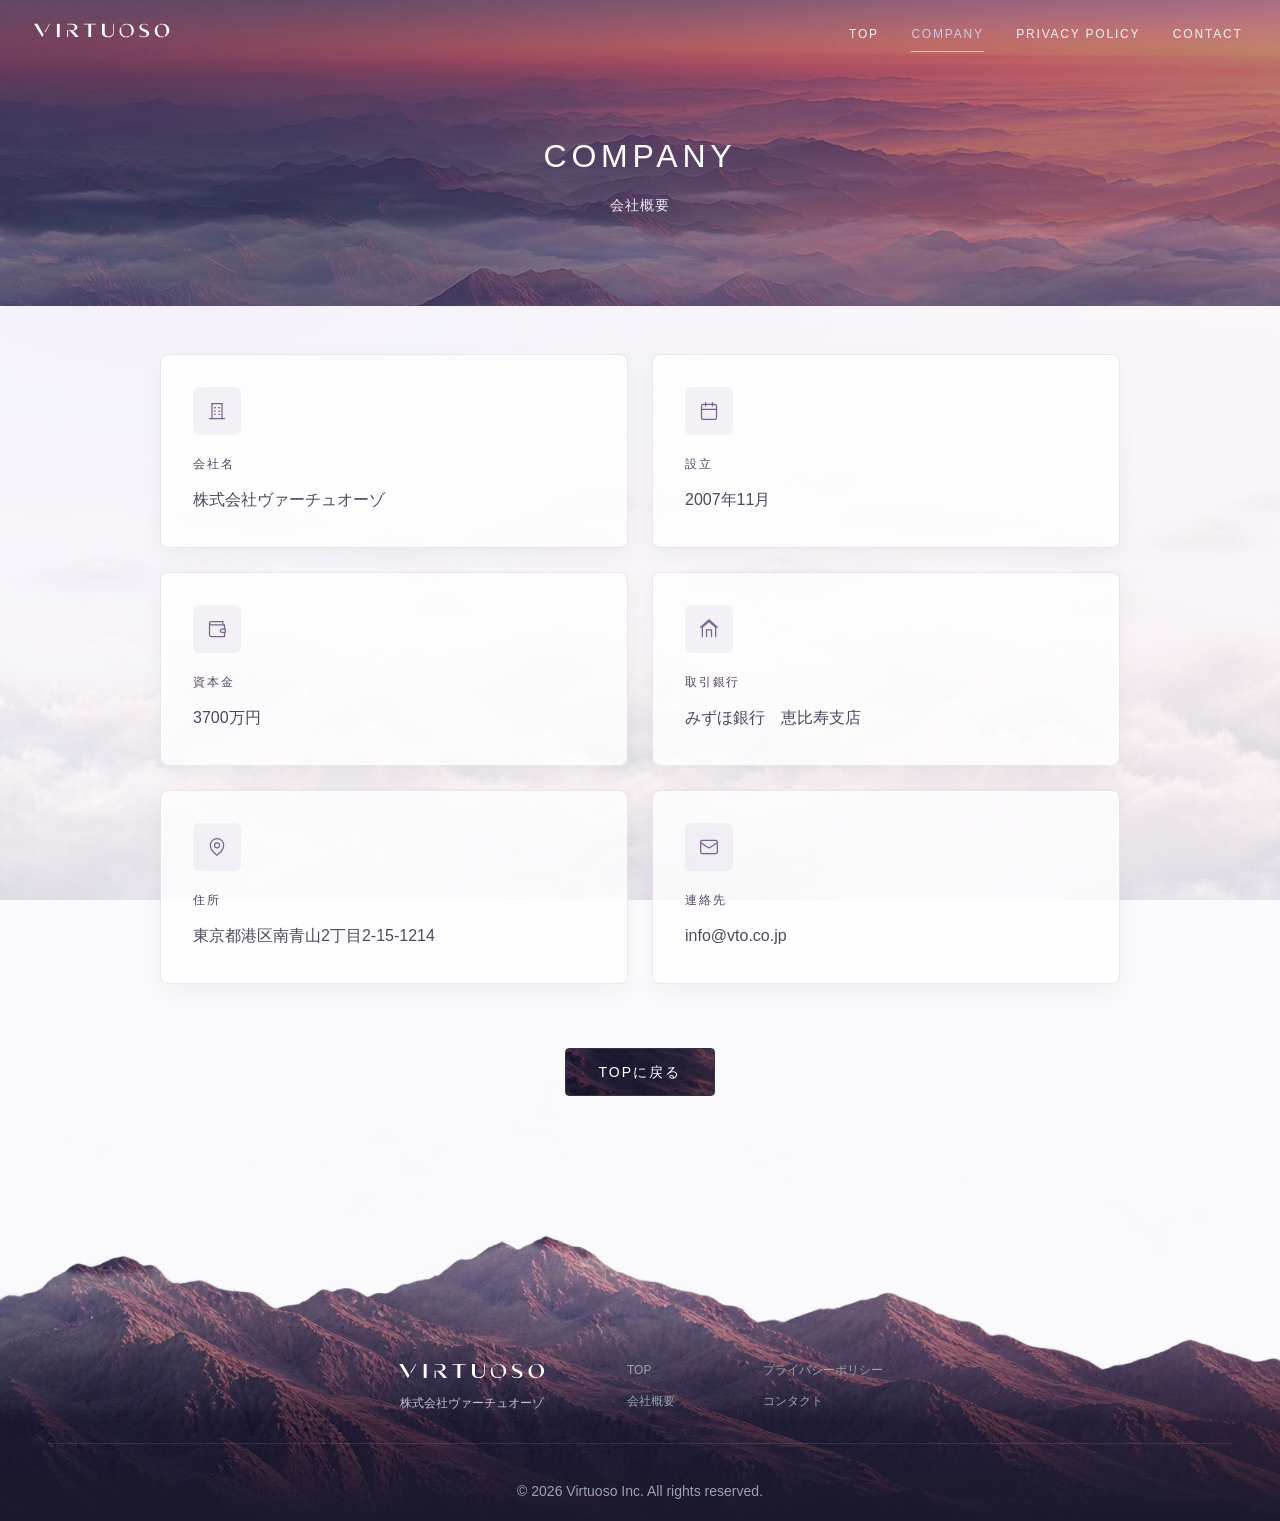
==== commit e980b27d: "Refresh site design, content, assets and contact form security" ====
--- a/about.html
+++ b/about.html
@@ -5,27 +5,51 @@
     <meta name="viewport" content="width=device-width, initial-scale=1.0">
     <title>会社概要 | Virtuoso Inc.</title>
     <meta name="description" content="株式会社ヴァーチュオーゾの会社概要ページです。">
-    <link rel="preconnect" href="https://fonts.googleapis.com">
-    <link rel="preconnect" href="https://fonts.gstatic.com" crossorigin>
-    <link href="https://fonts.googleapis.com/css2?family=Cormorant+Garamond:wght@300;400;500;600;700&display=swap" rel="stylesheet">
     <link rel="stylesheet" href="css/style.css">
     <link rel="stylesheet" href="css/about.css">
+    <link rel="stylesheet" href="css/subpages.css">
 </head>
-<body>
+<body class="subpage">
     <!-- Navigation -->
     <nav class="nav" id="nav">
         <div class="nav-container">
             <div class="nav-logo">
-                <a href="/">Virtuoso</a>
+                <a href="/" aria-label="VIRTUOSO トップページ"><img class="brand-wordmark" src="assets/images/VIRTUOSO-wordmark.svg" alt="VIRTUOSO" width="1600" height="237"></a>
             </div>
-            <div class="nav-links">
+            <div class="nav-links" id="primary-navigation">
                 <a href="/" class="nav-link">TOP</a>
                 <a href="about.html" class="nav-link active">COMPANY</a>
                 <a href="privacy.html" class="nav-link">PRIVACY POLICY</a>
                 <a href="contact.html" class="nav-link">CONTACT</a>
             </div>
+            <button
+                class="nav-toggle"
+                type="button"
+                aria-label="メニューを開く"
+                aria-controls="primary-navigation"
+                aria-expanded="false"
+            >
+                <span></span>
+                <span></span>
+                <span></span>
+            </button>
         </div>
     </nav>
+
+    <section class="subpage-hero" aria-labelledby="page-title">
+      <div class="hero-cloud subpage-cloud" aria-hidden="true"></div>
+      <div class="subpage-hero-content">
+        <h1 id="page-title">COMPANY</h1>
+        <p>会社概要</p>
+      </div>
+    </section>
+
+
+    <div class="scroll-bg-global" id="scrollBgGlobal" aria-hidden="true">
+      <div class="hero-cloud ambient-cloud"></div>
+        <canvas id="scroll-bg-canvas"></canvas>
+        <div class="scroll-bg-vignette"></div>
+    </div>
 
     <!-- About Section -->
     <section class="about-section" id="about">
@@ -35,11 +59,7 @@
 
         <div class="container-small">
             <!-- Header -->
-            <div class="section-header fade-up">
-                <h1 class="section-title gradient-text">COMPANY</h1>
-                <div class="section-divider"></div>
-                <p class="about-subtitle">会社概要</p>
-            </div>
+
 
             <!-- Company Info Cards -->
             <div class="about-grid">
@@ -89,7 +109,7 @@
                         <svg xmlns="http://www.w3.org/2000/svg" width="20" height="20" viewBox="0 0 24 24" fill="none" stroke="currentColor" stroke-width="1.5" stroke-linecap="round" stroke-linejoin="round"><path d="M20 10c0 6-8 12-8 12s-8-6-8-12a8 8 0 0 1 16 0Z"></path><circle cx="12" cy="10" r="3"></circle></svg>
                     </div>
                     <p class="about-label">住所</p>
-                    <p class="about-value">東京都港区南青山2-15-1214</p>
+                    <p class="about-value">東京都港区南青山2丁目2-15-1214</p>
                     <div class="about-corner"></div>
                 </div>
 
@@ -118,13 +138,14 @@
     <!-- Footer -->
     <footer class="footer">
         <div class="footer-bg"></div>
+      <div class="hero-cloud footer-cloud" aria-hidden="true"></div>
         <div class="footer-overlay"></div>
         <div class="footer-grid"></div>
-        
+
         <div class="container">
             <div class="footer-content fade-up">
                 <div class="footer-company">
-                    <h3 class="footer-title">Virtuoso Inc.</h3>
+                    <h3 class="footer-title"><img class="brand-wordmark" src="assets/images/VIRTUOSO-wordmark.svg" alt="VIRTUOSO" width="1600" height="237"></h3>
                     <p class="footer-subtitle">株式会社ヴァーチュオーゾ</p>
                 </div>
 
--- a/css/style.css
+++ b/css/style.css
@@ -1,3 +1,115 @@
+/* =========================
+   Cookiebot サイズ調整（サイトCSS干渉対策）
+   ========================= */
+
+/* Cookiebotバナー全体の基本文字サイズ */
+#CybotCookiebotDialog {
+  font-size: 12px !important;
+}
+
+/* 見出し */
+#CybotCookiebotDialogBodyContentTitle {
+  font-size: 16px !important;
+  line-height: 1.3 !important;
+}
+
+/* 説明文 */
+#CybotCookiebotDialogBodyContentText {
+  font-size: 13px !important;
+  line-height: 1.55 !important;
+}
+
+/* カテゴリ表示や詳細枠など */
+#CybotCookiebotDialogBodyLevelButtonsSelectPane,
+#CybotCookiebotDialogBodyLevelDetailsWrapper {
+  font-size: 13px !important;
+}
+
+/* ボタンサイズ（サイトCSSに引っ張られて大きくなるのを固定） */
+#CybotCookiebotDialogBodyButtonsWrapper button {
+  font-size: 12px !important;
+  padding: 8px 12px !important;
+  min-height: 34px !important;
+}
+
+/* 「詳細」リンク等 */
+#CybotCookiebotDialogBodyLevelButtonsSelectPane a,
+#CybotCookiebotDialogBodyContentText a {
+  font-size: 13px !important;
+}
+
+/* PC/全体：トグルを少し小さく */
+#CybotCookiebotDialogBodyLevelButtonsSelectPane .CybotCookiebotDialogBodyLevelButton {
+  padding: 8px 0 !important;
+}
+
+#CybotCookiebotDialogBodyLevelButtonsSelectPane .CybotCookiebotDialogBodyLevelButtonSlider {
+  transform: scale(0.85);
+  transform-origin: right center;
+}
+
+/* Cookiebot は transform 縮小を使わず、幅で安定表示 */
+div#CybotCookiebotDialog {
+  transform: none !important;
+  transform-origin: center bottom;
+  right: 12px !important;
+  left: auto !important;
+  bottom: 12px !important;
+  width: min(440px, calc(100vw - 24px)) !important;
+  max-width: min(440px, calc(100vw - 24px)) !important;
+  box-sizing: border-box !important;
+}
+
+/* スマホ時は「全て許可」のフォントサイズに合わせて全体を縮小 */
+@media (max-width: 768px) {
+  #CybotCookiebotDialog {
+    font-size: 12px !important;
+    left: 0 !important;
+    right: 0 !important;
+    bottom: 0 !important;
+    width: 100% !important;
+    max-width: 100% !important;
+    margin: 0 auto !important;
+    box-sizing: border-box !important;
+  }
+
+  div#CybotCookiebotDialog {
+    transform: none !important;
+    left: 0 !important;
+    right: 0 !important;
+    bottom: 0 !important;
+    width: 100% !important;
+    margin: 0 auto !important;
+    max-width: 100% !important;
+  }
+
+  #CybotCookiebotDialogBodyContentTitle,
+  #CybotCookiebotDialogBodyContentText,
+  #CybotCookiebotDialogBodyLevelButtonsSelectPane,
+  #CybotCookiebotDialogBodyLevelButtonsSelectPane *,
+  #CybotCookiebotDialogBodyLevelDetailsWrapper,
+  #CybotCookiebotDialogBodyLevelDetailsWrapper *,
+  #CybotCookiebotDialogBodyLevelButtonsSelectPane a,
+  #CybotCookiebotDialogBodyContentText a {
+    font-size: 12px !important;
+    line-height: 1.45 !important;
+  }
+
+  #CybotCookiebotDialogBodyButtonsWrapper button {
+    font-size: 12px !important;
+    padding: 8px 12px !important;
+    min-height: 34px !important;
+  }
+
+  #CybotCookiebotDialogBodyLevelButtonsSelectPane .CybotCookiebotDialogBodyLevelButton {
+    padding: 8px 0 !important;
+  }
+
+  #CybotCookiebotDialogBodyLevelButtonsSelectPane .CybotCookiebotDialogBodyLevelButtonSlider {
+    transform: scale(0.85);
+    transform-origin: right center;
+  }
+}
 /* ===== Gallery Section ===== */
 .gallery {
   padding: 6rem 0 4rem;
@@ -39,6 +151,7 @@
   max-width: 170px;
   min-width: 130px;
   aspect-ratio: 1 / 1;
+  border-radius: 8px; /* quick revert: set to 0 */
   overflow: hidden;
   position: relative;
   isolation: isolate;
@@ -59,6 +172,17 @@
   backdrop-filter: blur(4px);
 }
 
+.gallery-card::before {
+  content: "";
+  position: absolute;
+  inset: 0;
+  background: linear-gradient(180deg, rgba(255, 255, 255, 0.16), rgba(255, 255, 255, 0));
+  opacity: 0;
+  transition: opacity 0.35s ease;
+  pointer-events: none;
+  z-index: 2;
+}
+
 .gallery-card::after {
   content: "";
   position: absolute;
@@ -76,6 +200,7 @@
   opacity: 0;
   transition: opacity 1.2s ease;
   pointer-events: none;
+  z-index: 1;
 }
 
 .gallery-card.in-view {
@@ -90,61 +215,25 @@
   opacity: 1;
 }
 
-.gallery-media,
-.gallery-video {
+.gallery-media {
   width: 100%;
   height: 100%;
   object-fit: cover;
+  object-position: center 60%;
   border-radius: 0;
-  background: #000;
+  background: linear-gradient(180deg, #f8e8f3 0%, #e5ecff 100%);
   display: block;
-  transition: transform 0.35s ease, filter 0.35s ease;
-}
-
-/* Slight crop for portrait clips to avoid pillarboxing */
-.gallery-video[data-crop="tight"] {
-  object-position: center;
-  transform: scale(1.80);
-}
-
-.gallery-video[data-crop="tight-medium"] {
-  object-position: center;
-  transform: scale(1.40);
-}
-
-/* Allow specific clips to show more of the frame without cropping heavily */
-.gallery-video.gallery-video-wide {
-  width: 100%;
-  height: 100%;
-  padding: 6%;
-  box-sizing: border-box;
-  object-fit: contain;
-  transform: none;
-  background: transparent;
-}
-
-.gallery-card:hover .gallery-video-wide {
-  transform: scale(1.02);
-}
-
-.gallery-card:hover .gallery-media,
-.gallery-card:hover .gallery-video {
+  transition: transform 0.35s ease;
+  position: relative;
+  z-index: 0;
+}
+
+.gallery-card:hover .gallery-media {
   transform: scale(1.04);
-  filter: brightness(1.05);
-}
-
-/* Boost hover feedback specifically for videos so the effect is obvious on all clips */
-.gallery-card:hover .gallery-video {
-  transform: scale(1.06);
-  filter: brightness(1.08) saturate(1.05);
-}
-
-.gallery-card:hover .gallery-video[data-crop="tight"] {
-  transform: scale(1.88);
-}
-
-.gallery-card:hover .gallery-video[data-crop="tight-medium"] {
-  transform: scale(1.48);
+}
+
+.gallery-card:hover::before {
+  opacity: 0.4;
 }
 
 @media (max-width: 1100px) {
@@ -183,8 +272,7 @@
     min-width: 0;
     aspect-ratio: 1 / 1;
   }
-  .gallery-media,
-  .gallery-video {
+  .gallery-media {
     height: 100%;
   }
 }
@@ -197,6 +285,10 @@
 
 html {
   scroll-behavior: smooth;
+}
+
+:root {
+  --hero-shadow-rgb: 106, 111, 141;
 }
 
 body {
@@ -205,201 +297,9 @@
   font-weight: 300;
   color: #3a3a4a;
   line-height: 1.6;
-  overflow-x: hidden;
-  background: #ffffff;
-}
-
-.loader {
-  position: fixed;
-  inset: 0;
-  display: grid;
-  place-items: center;
-  background: radial-gradient(circle at 18% 20%, rgba(253, 224, 252, 0.5), transparent 45%),
-    radial-gradient(circle at 78% 25%, rgba(221, 214, 254, 0.55), transparent 42%),
-    linear-gradient(145deg, #05060d 0%, #0b1021 38%, #0f172a 100%);
-  overflow: hidden;
-  z-index: 1200;
-  transition: opacity 0.6s ease;
-}
-
-.loader::before {
-  content: "";
-  position: absolute;
-  inset: 0;
-  background: linear-gradient(120deg, rgba(255, 255, 255, 0.04) 0%, rgba(255, 255, 255, 0) 30%, rgba(255, 255, 255, 0.08) 60%, rgba(255, 255, 255, 0) 100%);
-  mix-blend-mode: screen;
-  animation: loaderSweep 7s ease-in-out infinite;
-  pointer-events: none;
-}
-
-.loader.hide {
-  opacity: 0;
-  pointer-events: none;
-}
-
-.loader-inner {
-  position: relative;
-  display: grid;
-  place-items: center;
-  gap: 0.75rem;
-  padding: 2.25rem 2.6rem;
-  border-radius: 20px;
-  background: rgba(255, 255, 255, 0.06);
-  border: 1px solid rgba(255, 255, 255, 0.12);
-  box-shadow: 0 25px 90px rgba(0, 0, 0, 0.4);
-  backdrop-filter: blur(14px);
-  overflow: hidden;
-}
-
-.loader-inner::after {
-  content: "";
-  position: absolute;
-  inset: -40% -60%;
-  background: radial-gradient(circle, rgba(168, 85, 247, 0.18) 0%, transparent 50%),
-    radial-gradient(circle, rgba(59, 130, 246, 0.18) 0%, transparent 45%);
-  filter: blur(18px);
-  animation: loaderDrift 10s ease-in-out infinite alternate;
-  pointer-events: none;
-}
-
-.loader-accent {
-  position: absolute;
-  width: 180px;
-  height: 180px;
-  border-radius: 20px;
-  border: 1px solid rgba(255, 255, 255, 0.08);
-  background: linear-gradient(135deg, rgba(255, 255, 255, 0.06), rgba(255, 255, 255, 0));
-  filter: blur(1px);
-  opacity: 0.6;
-  mix-blend-mode: screen;
-}
-
-.loader-accent-1 {
-  top: -24px;
-  left: -44px;
-  transform: rotate(18deg);
-}
-
-.loader-accent-2 {
-  bottom: -28px;
-  right: -52px;
-  transform: rotate(-14deg);
-}
-
-.loader-logo {
-  font-size: 1rem;
-  letter-spacing: 0.3em;
-  text-transform: uppercase;
-  color: #e2e8f0;
-}
-
-.loader-jp {
-  font-size: 0.72rem;
-  color: #cbd5e1;
-  letter-spacing: 0.08em;
-  opacity: 0.9;
-}
-
-.loader-ring {
-  width: 68px;
-  height: 68px;
-  border-radius: 50%;
-  border: 3px solid rgba(255, 255, 255, 0.18);
-  border-top-color: #a855f7;
-  border-right-color: #60a5fa;
-  box-shadow: 0 0 0 6px rgba(255, 255, 255, 0.03);
-  animation: spin 1s linear infinite, pulseGlow 2.4s ease-in-out infinite;
-}
-
-.loader-bar {
-  position: relative;
-  width: 200px;
-  height: 6px;
-  border-radius: 999px;
-  background: rgba(255, 255, 255, 0.12);
-  overflow: hidden;
-}
-
-.loader-bar-fill {
-  position: absolute;
-  inset: 0;
-  background: linear-gradient(90deg, #f472b6, #a855f7, #60a5fa);
-  animation: barSlide 1.8s ease-in-out infinite;
-}
-
-.loader-bar-light {
-  position: absolute;
-  inset: -60% -30%;
-  background: radial-gradient(circle, rgba(255, 255, 255, 0.26) 0%, transparent 60%);
-  animation: loaderDrift 8s ease-in-out infinite;
-}
-
-.loader-text {
-  font-size: 0.82rem;
-  letter-spacing: 0.24em;
-  text-transform: uppercase;
-  color: #e5e7eb;
-}
-
-.loader-sub {
-  font-size: 0.78rem;
-  color: #cbd5e1;
-  letter-spacing: 0.08em;
-}
-
-@keyframes spin {
-  from {
-    transform: rotate(0deg);
-  }
-  to {
-    transform: rotate(360deg);
-  }
-}
-
-@keyframes loaderSweep {
-  0% {
-    transform: translateX(-40%);
-    opacity: 0.15;
-  }
-  50% {
-    transform: translateX(10%);
-    opacity: 0.3;
-  }
-  100% {
-    transform: translateX(40%);
-    opacity: 0.12;
-  }
-}
-
-@keyframes loaderDrift {
-  0% {
-    transform: translate3d(-6%, -4%, 0);
-  }
-  100% {
-    transform: translate3d(6%, 5%, 0);
-  }
-}
-
-@keyframes barSlide {
-  0% {
-    transform: translateX(-110%);
-  }
-  50% {
-    transform: translateX(-20%);
-  }
-  100% {
-    transform: translateX(40%);
-  }
-}
-
-@keyframes pulseGlow {
-  0%,
-  100% {
-    box-shadow: 0 0 0 6px rgba(255, 255, 255, 0.03);
-  }
-  50% {
-    box-shadow: 0 0 0 10px rgba(168, 85, 247, 0.12);
-  }
+  /* Clip horizontal overflow without creating a scrolling ancestor for sticky panels. */
+  overflow-x: clip;
+  background: #fbf7ff;
 }
 
 .container {
@@ -435,13 +335,14 @@
 }
 
 .nav.scrolled {
-  background: rgba(255, 255, 255, 0.8);
-  backdrop-filter: blur(20px);
-  box-shadow: 0 4px 20px rgba(168, 85, 247, 0.1);
-  border-bottom: 1px solid rgba(168, 85, 247, 0.2);
+  background: transparent;
+  backdrop-filter: none;
+  box-shadow: none;
+  border-bottom: 0;
 }
 
 .nav-container {
+  position: relative;
   max-width: 1280px;
   margin: 0 auto;
   padding: 1rem 2rem;
@@ -450,33 +351,56 @@
   align-items: center;
 }
 
+.brand-wordmark {
+  display: block;
+  width: clamp(105px, 12vw, 140px);
+  height: auto;
+}
+
+.nav-logo {
+  flex-shrink: 0;
+}
+
 .nav-logo a {
   font-size: 1.25rem;
   font-weight: 300;
   letter-spacing: 0.1em;
-  color: #4a4a5e;
+  color: #25283a;
   text-decoration: none;
-  transition: transform 0.15s ease;
+  text-shadow: 0 1px 14px rgba(255, 255, 255, 0.72);
+  transition: transform 0.15s ease, color 0.15s ease, text-shadow 0.15s ease;
   display: inline-block;
 }
 
 .nav-logo a:hover {
   transform: scale(1.05);
+  color: #6d4aff;
+  text-shadow: 0 1px 16px rgba(255, 255, 255, 0.78);
 }
 
 .nav-links {
   display: flex;
-  gap: 2rem;
+  align-items: center;
+  gap: 1.35rem;
+  padding: 0.2rem 0;
+  border: 0;
+  border-radius: 0;
+  background: transparent;
+  box-shadow: none;
+  backdrop-filter: none;
 }
 
 .nav-link {
   font-size: 0.75rem;
   font-weight: 300;
   letter-spacing: 0.15em;
-  color: #5a5a6a;
+  color: #25283a;
   text-decoration: none;
   position: relative;
-  transition: color 0.15s ease;
+  padding: 0.34rem 0.34rem;
+  border-radius: 999px;
+  text-shadow: 0 1px 14px rgba(255, 255, 255, 0.72);
+  transition: color 0.15s ease, background-color 0.15s ease;
   animation: fadeInDown 0.5s ease backwards;
 }
 
@@ -507,22 +431,70 @@
 .nav-link::after {
   content: "";
   position: absolute;
-  bottom: -4px;
-  left: 0;
+  bottom: -0.2rem;
+  left: 0.34rem;
   width: 0;
-  height: 2px;
+  height: 1px;
   background: linear-gradient(90deg, #fda4af, #c084fc, #93c5fd);
   transition: width 0.3s ease;
 }
 
-.nav-link:hover,
+.nav-link:hover {
+  color: #6d4aff;
+  background: rgba(255, 255, 255, 0.18);
+}
+
 .nav-link.active {
-  color: #a855f7;
+  color: #6d4aff;
+  background: transparent;
 }
 
 .nav-link:hover::after,
 .nav-link.active::after {
-  width: 100%;
+  width: calc(100% - 0.68rem);
+}
+
+.nav-toggle {
+  display: none;
+  width: 44px;
+  height: 44px;
+  border: 1px solid rgba(255, 255, 255, 0.58);
+  border-radius: 999px;
+  background: rgba(255, 255, 255, 0.56);
+  box-shadow: 0 12px 30px rgba(80, 63, 126, 0.14);
+  backdrop-filter: blur(16px);
+  cursor: pointer;
+  align-items: center;
+  justify-content: center;
+  flex-direction: column;
+  gap: 5px;
+  transition: transform 0.15s ease, background-color 0.15s ease;
+}
+
+.nav-toggle:hover {
+  transform: translateY(-1px);
+  background: rgba(255, 255, 255, 0.72);
+}
+
+.nav-toggle span {
+  display: block;
+  width: 18px;
+  height: 2px;
+  border-radius: 999px;
+  background: #33354a;
+  transition: transform 0.22s ease, opacity 0.18s ease;
+}
+
+.nav-toggle[aria-expanded="true"] span:nth-child(1) {
+  transform: translateY(7px) rotate(45deg);
+}
+
+.nav-toggle[aria-expanded="true"] span:nth-child(2) {
+  opacity: 0;
+}
+
+.nav-toggle[aria-expanded="true"] span:nth-child(3) {
+  transform: translateY(-7px) rotate(-45deg);
 }
 
 /* Animated Background */
@@ -639,6 +611,20 @@
 }
 
 /* Hero Section */
+@keyframes heroReveal {
+  from { opacity: 0; }
+  to { opacity: 1; }
+}
+
+.hero {
+  animation: heroReveal 1.6s ease-out both;
+}
+
+@media (prefers-reduced-motion: reduce) {
+  .hero { animation: none; }
+  .hero .fade-in { animation: none; }
+}
+
 .hero {
   position: relative;
   height: 100vh;
@@ -648,40 +634,145 @@
   background: #000;
 }
 
+.hero::after {
+  content: "";
+  position: absolute;
+  inset: 0;
+  z-index: 1;
+  pointer-events: none;
+  background: linear-gradient(
+    180deg,
+    rgba(var(--hero-shadow-rgb), 0) 70%,
+    rgba(var(--hero-shadow-rgb), 0.56) 100%
+  );
+  display: none;
+}
+
 .hero-img {
   position: absolute;
   inset: 0;
   width: 100%;
   height: 100%;
   object-fit: cover;
+  object-position: center;
+  background: linear-gradient(180deg, #f6d8ea 0%, #d9e1ff 100%);
+  transform: scale(1.10); /* crop harder to hide any letterbox */
+  transform-origin: center;
   z-index: 0;
   display: block;
   pointer-events: none;
 }
 
+.hero-cloud {
+  --cloud-tile-width: max(100vw, 174vh);
+  /* Keep the sky above the horizon completely clear, including soft haze. */
+  mask-image: linear-gradient(to bottom, transparent 50%, #000 65%);
+  position: absolute;
+  inset: -8% 0;
+  opacity: 0.38;
+  z-index: 1;
+  pointer-events: none;
+  animation: cloudWave 18s ease-in-out infinite;
+}
+
+.hero-cloud::before,
+.hero-cloud::after {
+  content: "";
+  position: absolute;
+  inset: 0;
+  left: calc(-1 * var(--cloud-tile-width));
+  background-image: url("../assets/images/hero-cloud-tile-v3.png");
+  background-repeat: repeat-x;
+  background-size: var(--cloud-tile-width) 100%;
+  /* Feather each tile and fill its seam with a half-tile-offset layer. */
+  mask-image: linear-gradient(90deg, transparent, #000 50%, transparent);
+  mask-size: var(--cloud-tile-width) 100%;
+  mask-repeat: repeat-x;
+  animation: cloudFlow 100s linear infinite;
+  will-change: transform;
+}
+
+.hero-cloud::after {
+  background-position: calc(var(--cloud-tile-width) / 2) 0;
+  mask-position: calc(var(--cloud-tile-width) / 2) 0;
+}
+
+/* Advance exactly one tile so the end and start frames are identical. */
+@keyframes cloudFlow {
+  from { transform: translate3d(0, 0, 0); }
+  to { transform: translate3d(var(--cloud-tile-width), 0, 0); }
+}
+
+@keyframes cloudWave {
+  0%, 100% { transform: translateY(0); }
+  50% { transform: translateY(-0.7%); }
+}
+
+@media (prefers-reduced-motion: reduce) {
+  .hero-cloud, .hero-cloud::before, .hero-cloud::after { animation: none; will-change: auto; }
+}
+
+@media (max-width: 768px) {
+  .hero-img {
+    transform: scale(1.14);
+  }
+}
+
 .hero-overlay {
   position: absolute;
   inset: 0;
-  background: transparent;
+  background: linear-gradient(
+      180deg,
+      rgba(255, 255, 255, 0.28) 0%,
+      rgba(255, 255, 255, 0.16) 38%,
+      rgba(255, 255, 255, 0.22) 100%
+    ),
+    radial-gradient(circle at 50% 35%, rgba(255, 255, 255, 0.18), transparent 45%);
   z-index: 0;
   pointer-events: none;
+  display: none;
 }
 
 .hero-overlay-animated {
   position: absolute;
   inset: 0;
-  background: transparent;
+  background: radial-gradient(circle at 50% 40%, rgba(255, 255, 255, 0.24), transparent 55%);
+  mix-blend-mode: screen;
+  animation: overlayPulse 6s ease-in-out infinite;
   z-index: 0;
   pointer-events: none;
+  display: none;
+}
+
+.hero-mist {
+  position: absolute;
+  inset: -12% -10% -8% -10%;
+  background: radial-gradient(
+      circle at 30% 35%,
+      rgba(255, 255, 255, 0.18),
+      transparent 48%
+    ),
+    radial-gradient(
+      circle at 70% 60%,
+      rgba(255, 255, 255, 0.14),
+      transparent 52%
+    );
+  opacity: 0.32;
+  filter: blur(10px);
+  mix-blend-mode: screen;
+  z-index: 0;
+  pointer-events: none;
+  will-change: transform;
+  display: none;
 }
 
 @keyframes overlayPulse {
   0%,
   100% {
-    opacity: 0.1;
+    opacity: 0.12;
   }
   50% {
-    opacity: 0.2;
+    opacity: 0.26;
   }
 }
 
@@ -697,7 +788,7 @@
   padding: 2rem 1.5rem 3rem;
   max-width: 1100px;
   margin: 0 auto;
-  z-index: 1;
+  z-index: 2;
   pointer-events: none;
 }
 
@@ -756,7 +847,7 @@
 
 .hero-title-animated {
   display: inline-block;
-  animation: titleGlow 4s ease-in-out infinite;
+  animation: none;
 }
 
 @keyframes titleGlow {
@@ -780,7 +871,7 @@
 
 .hero-title-animated span {
   display: inline-block;
-  animation: letterFloat 3s ease-in-out infinite;
+  animation: none;
   margin: 0 0.02em;
 }
 
@@ -844,6 +935,12 @@
   }
 }
 
+@media (prefers-reduced-motion: reduce) {
+  .hero-mist {
+    transform: none !important;
+  }
+}
+
 .hero-subtitle,
 .hero-subtitle-jp {
   font-weight: 300;
@@ -856,6 +953,36 @@
 .hero-subtitle {
   font-size: clamp(1.2rem, 1vw + 0.8rem, 1.6rem);
   margin-bottom: 1.5rem;
+}
+
+.hero-brand {
+  position: relative;
+  z-index: 10;
+  margin: 0 0 0.65rem;
+  line-height: 1;
+}
+
+:root {
+  --hero-wordmark-width: min(82vw, clamp(260px, 38vw, 480px));
+}
+
+.hero-brand .brand-wordmark {
+  width: var(--hero-wordmark-width);
+  margin-inline: auto;
+  filter: brightness(0) invert(1);
+}
+
+.hero-tagline {
+  position: relative;
+  z-index: 10;
+  margin: 0 0 1.75rem;
+  padding-left: 0.5em;
+  font-family: Arial, sans-serif;
+  font-size: clamp(0.65rem, 1.1vw, 0.85rem);
+  font-weight: 400;
+  line-height: 1.6;
+  letter-spacing: 0.5em;
+  color: #fff;
 }
 
 .hero-subtitle-jp {
@@ -943,11 +1070,11 @@
 }
 
 .section-title.white {
-  color: white;
+  color: #f3f6ff;
 }
 
 .gradient-text {
-  background: linear-gradient(90deg, #f472b6, #a855f7, #3b82f6);
+  background: linear-gradient(90deg, #ffc0df, #c987ff, #9dccff);
   background-size: 200% 200%;
   background-clip: text;
   -webkit-background-clip: text;
@@ -1468,6 +1595,7 @@
   height: 18rem;
   overflow: hidden;
   border-radius: 12px;
+  position: relative;
 }
 
 .service-img,
@@ -1476,14 +1604,30 @@
   height: 100%;
   object-fit: cover;
   object-position: center;
+  background: linear-gradient(180deg, #f7e7f3 0%, #e6edff 100%);
   transition: transform 0.5s ease;
   display: block;
-  transform: scale(1.03);
+  --service-media-scale: 1.12;
+  transform: scale(var(--service-media-scale));
 }
 
 .service-card:hover .service-img,
 .service-card:hover .service-media {
-  transform: scale(1.06);
+  transform: scale(calc(var(--service-media-scale, 1.12) * 1.03));
+}
+
+.service-image::after {
+  content: "";
+  position: absolute;
+  inset: 0;
+  background: linear-gradient(180deg, rgba(255, 255, 255, 0.24), rgba(255, 255, 255, 0));
+  opacity: 0;
+  transition: opacity 0.35s ease;
+  pointer-events: none;
+}
+
+.service-card:hover .service-image::after {
+  opacity: 0.35;
 }
 
 .service-title {
@@ -2297,26 +2441,21 @@
 }
 
 .footer-title {
-  font-size: 1.25rem;
-  font-weight: 300;
-  letter-spacing: 0.15em;
-  margin-bottom: 0.25rem;
-  background: linear-gradient(90deg, #f472b6, #a855f7);
-  background-size: 200% 200%;
-  background-clip: text;
-  -webkit-background-clip: text;
-  -webkit-text-fill-color: transparent;
-  animation: footerTitleGradient 5s ease-in-out infinite;
-}
-
-@keyframes footerTitleGradient {
-  0%,
-  100% {
-    background-position: 0% 50%;
-  }
-  50% {
-    background-position: 100% 50%;
-  }
+  margin-bottom: 0.75rem;
+}
+
+.footer-title .brand-wordmark {
+  width: 150px;
+  margin-inline: auto;
+  filter: brightness(0) invert(1);
+}
+
+.footer-wordmark-link {
+  display: inline-block;
+}
+
+.footer-wordmark-link .brand-wordmark {
+  width: 150px;
 }
 
 .footer-subtitle {
@@ -2462,6 +2601,172 @@
   transition-delay: 0.8s;
 }
 
+/* ===== Global Scroll Background ===== */
+.scroll-bg-global {
+  position: fixed;
+  inset: 0;
+  z-index: 0;
+  pointer-events: none;
+  opacity: 0;
+  background:
+    radial-gradient(820px 520px at 12% 6%, rgba(255, 182, 223, 0.68), transparent 58%),
+    radial-gradient(720px 460px at 86% 18%, rgba(178, 215, 255, 0.72), transparent 60%),
+    radial-gradient(620px 420px at 54% 88%, rgba(255, 222, 171, 0.34), transparent 62%),
+    linear-gradient(180deg, #fff4fb 0%, #f0f6ff 54%, #fff7f0 100%);
+  transition: opacity 700ms ease-out, background 850ms ease-out;
+}
+
+.scroll-bg-global.is-visible {
+  opacity: 1;
+}
+
+.scroll-bg-global[data-tone="base"] {
+  background:
+    radial-gradient(820px 520px at 12% 6%, rgba(255, 182, 223, 0.68), transparent 58%),
+    radial-gradient(720px 460px at 86% 18%, rgba(178, 215, 255, 0.72), transparent 60%),
+    radial-gradient(620px 420px at 54% 88%, rgba(255, 222, 171, 0.34), transparent 62%),
+    linear-gradient(180deg, #fff4fb 0%, #f0f6ff 54%, #fff7f0 100%);
+}
+
+.scroll-bg-global[data-tone="soft"] {
+  background:
+    radial-gradient(780px 520px at 16% 24%, rgba(216, 196, 255, 0.7), transparent 58%),
+    radial-gradient(760px 480px at 82% 72%, rgba(255, 196, 225, 0.62), transparent 60%),
+    radial-gradient(560px 380px at 58% 8%, rgba(183, 241, 255, 0.42), transparent 58%),
+    linear-gradient(180deg, #f2f9ff 0%, #fff2fb 52%, #eef6ff 100%);
+}
+
+#scroll-bg-canvas {
+  display: none;
+}
+
+.scroll-bg-vignette {
+  display: none;
+}
+
+.philosophy,
+.gallery,
+.service,
+.flow,
+.contact-section,
+.about-section,
+.contact-form-section,
+.privacy-section,
+.thanks-shell {
+  position: relative;
+  z-index: 1;
+}
+
+.philosophy-bg {
+  background: linear-gradient(
+    135deg,
+    rgba(14, 10, 30, 0.26) 0%,
+    rgba(28, 16, 48, 0.22) 50%,
+    rgba(16, 11, 32, 0.26) 100%
+  );
+  display: none;
+}
+
+.philosophy::before {
+  content: "";
+  position: absolute;
+  left: 0;
+  right: 0;
+  top: 0;
+  height: 210px;
+  z-index: 1;
+  pointer-events: none;
+  display: none;
+}
+
+.philosophy-overlay {
+  display: none;
+}
+
+.philosophy .section-header.fade-up {
+  opacity: 1;
+  transform: none;
+}
+
+.philosophy-card {
+  background: rgba(255, 255, 255, 0.64);
+  border-color: rgba(166, 132, 212, 0.24);
+  box-shadow: 0 16px 44px rgba(110, 91, 145, 0.14);
+}
+
+.philosophy-card:hover {
+  background: rgba(255, 255, 255, 0.78);
+  border-color: rgba(181, 122, 214, 0.36);
+}
+
+.philosophy-number {
+  color: rgba(219, 39, 119, 0.82);
+}
+
+.philosophy-text {
+  color: rgba(55, 50, 74, 0.92);
+}
+
+.service-bg {
+  background: linear-gradient(
+    180deg,
+    rgba(255, 239, 251, 0.08) 0%,
+    rgba(240, 221, 255, 0.06) 50%,
+    rgba(255, 239, 251, 0.08) 100%
+  );
+  animation: none;
+  display: none;
+}
+
+.philosophy .section-title.gradient-text,
+.gallery .section-title.gradient-text,
+.service .section-title.gradient-text,
+.flow .section-title.gradient-text,
+.contact-section .section-title.gradient-text {
+  background-image: linear-gradient(90deg, #e84d96, #8b5cf6, #2563eb);
+  background-size: 200% 200%;
+  background-clip: text;
+  -webkit-background-clip: text;
+  -webkit-text-fill-color: transparent;
+}
+
+.flow-bg {
+  background: linear-gradient(
+    180deg,
+    rgba(255, 241, 251, 0.08) 0%,
+    rgba(237, 223, 255, 0.06) 50%,
+    rgba(242, 226, 255, 0.06) 100%
+  );
+  animation: none;
+  display: none;
+}
+
+.contact-bg {
+  background: linear-gradient(
+    135deg,
+    rgba(236, 223, 255, 0.08) 0%,
+    rgba(243, 225, 255, 0.1) 50%,
+    rgba(255, 228, 245, 0.08) 100%
+  );
+  animation: none;
+  display: none;
+}
+
+.contact-bg-image,
+.contact-orb,
+.philosophy-grid,
+.philosophy-particles {
+  display: none;
+}
+
+/* Company page clarity tweaks */
+#about-circle-1,
+#about-circle-2,
+#contact-cta-circle-1,
+#contact-cta-circle-2 {
+  display: none;
+}
+
 /* Responsive Styles */
 @media (min-width: 768px) {
   .nav-links {
@@ -2520,9 +2825,57 @@
 }
 
 @media (max-width: 767px) {
+  .nav-container {
+    padding: 0.9rem 1.25rem;
+  }
+
   .nav-links {
-    display: none;
-  }
+    position: absolute;
+    top: calc(100% + 0.65rem);
+    left: 1.25rem;
+    right: 1.25rem;
+    display: flex;
+    flex-direction: column;
+    align-items: stretch;
+    gap: 0.25rem;
+    padding: 0.75rem;
+    border: 1px solid rgba(255, 255, 255, 0.58);
+    border-radius: 18px;
+    background: rgba(255, 255, 255, 0.72);
+    box-shadow: 0 16px 38px rgba(80, 63, 126, 0.16);
+    backdrop-filter: blur(18px);
+    opacity: 0;
+    visibility: hidden;
+    pointer-events: none;
+    transform: translateY(-8px);
+    transition: opacity 0.22s ease, transform 0.22s ease, visibility 0.22s ease;
+  }
+
+  .nav-links.is-open {
+    opacity: 1;
+    visibility: visible;
+    pointer-events: auto;
+    transform: translateY(0);
+  }
+
+  .nav-link {
+    padding: 0.82rem 1rem;
+  }
+
+  .nav-link::after {
+    left: 1rem;
+    bottom: 0.52rem;
+  }
+
+  .nav-link:hover::after,
+  .nav-link.active::after {
+    width: calc(100% - 2rem);
+  }
+
+  .nav-toggle {
+    display: inline-flex;
+  }
+
   .hero-title {
     font-size: 1.875rem;
   }
@@ -2570,4 +2923,563 @@
     line-height: 1.6;
     letter-spacing: 0.18em;
   }
-}
+
+  .scroll-bg-vignette {
+    background: radial-gradient(
+        700px 420px at 18% 10%,
+        rgba(255, 255, 255, 0.04),
+        transparent 48%
+      ),
+      radial-gradient(
+        560px 340px at 85% 88%,
+        rgba(56, 189, 248, 0.08),
+        transparent 54%
+      ),
+      linear-gradient(
+        180deg,
+        rgba(4, 6, 14, 0.38) 0%,
+        rgba(4, 6, 14, 0.68) 100%
+      );
+  }
+}
+
+/* One scroll scene: a stationary panorama and a moving foreground. */
+.hero-scene {
+  position: relative;
+  z-index: 1;
+  height: 150vh;
+  isolation: isolate;
+  background: #201c32;
+}
+.hero-scene #hero {
+  position: sticky;
+  top: 0;
+  height: 100vh;
+  min-height: 100vh;
+}
+.mountain-transition {
+  position: absolute;
+  z-index: 3;
+  top: 62vh;
+  bottom: 0;
+  width: 100%;
+  pointer-events: none;
+  overflow: clip;
+}
+.mountain-foreground {
+  position: absolute;
+  inset: 0;
+  width: 100%;
+  height: 100%;
+  object-fit: fill;
+  mask-image: linear-gradient(to bottom, #000 50%, transparent 98%);
+}
+.mountain-transition-fog {
+  position: absolute;
+  inset: 0;
+  background: linear-gradient(to bottom,
+    rgba(32, 28, 50, 0) 38%,
+    rgba(32, 28, 50, .18) 50%,
+    rgba(32, 28, 50, .78) 65%,
+    #201c32 80%);
+}
+.hero-scene .hero-content {
+  opacity: var(--hero-content-opacity, 1);
+}
+body:has(.hero-scene) #philosophy {
+  --rock-edge-height: clamp(160px, 20vw, 480px);
+  isolation: isolate;
+  z-index: 4;
+  margin-top: -16vh;
+  padding-top: 2.5rem;
+  padding-bottom: var(--rock-edge-height);
+  border-radius: 0;
+  box-shadow: none;
+  background: #201c32;
+  /* Solid upper panel plus the generated alpha contour at its lower edge. */
+  mask-image: linear-gradient(#000, #000), url("../assets/images/philosophy-rock-edge-v4.png");
+  mask-size: 100% calc(100% - var(--rock-edge-height) + 1px), 100% auto;
+  mask-position: center top, center calc(100% + 6vw);
+  mask-repeat: no-repeat;
+  mask-mode: alpha;
+}
+#philosophy .philosophy-bg {
+  display: block;
+  background:
+    linear-gradient(to bottom, #201c32, rgba(24, 20, 41, .48) 180px, rgba(24, 20, 41, .38)),
+    url("../assets/images/philosophy-mountainside-v1.png") center / cover;
+}
+#philosophy > .container { position: relative; z-index: 2; }
+#philosophy .section-title {
+  color: #fff;
+  background: none;
+  -webkit-text-fill-color: #fff;
+  animation: none;
+}
+#philosophy .philosophy-card {
+  background: rgba(22, 19, 39, .68);
+  border-color: rgba(230, 211, 244, .22);
+  box-shadow: 0 16px 36px rgba(9, 7, 21, .2);
+  backdrop-filter: blur(8px);
+}
+#philosophy .philosophy-card:hover {
+  background: rgba(38, 29, 56, .8);
+  border-color: rgba(248, 191, 219, .42);
+}
+#philosophy .philosophy-text { color: #f1edf7; }
+#philosophy .philosophy-number { color: #f3a8cd; }
+#philosophy .philosophy-grid,
+#philosophy .philosophy-particles { display: none; }
+body:has(.hero-scene) #philosophy .section-header { margin-bottom: 2.5rem; }
+@media (max-width: 767px) {
+  .hero-scene { height: 140vh; }
+  .mountain-transition { top: 62vh; }
+  .mountain-foreground { width: 170%; left: -35%; }
+}
+@media (prefers-reduced-motion: reduce) {
+  .hero-scene { height: auto; }
+  body:has(.hero-scene) #philosophy { margin-top: 0; }
+  .hero-scene #hero { position: relative; }
+  .mountain-transition { position: relative; top: auto; height: 320px; margin-top: -100px; }
+}
+
+/* Gallery waits beneath the mountain panel until the panel has scrolled away. */
+.content-layer-stack {
+  --gallery-reveal: 45vh;
+  position: relative;
+  z-index: 2;
+  display: flow-root;
+  isolation: isolate;
+  margin-top: -16vh;
+}
+/* A flow spacer, rather than parent padding, supplies the sticky travel distance. */
+.content-layer-stack::after {
+  content: "";
+  display: block;
+  height: var(--gallery-reveal);
+}
+body:has(.hero-scene) .content-layer-stack #philosophy {
+  margin-top: 0;
+}
+.content-layer-stack #gallery {
+  position: sticky;
+  top: var(--site-header-height, 64px);
+  z-index: 1;
+  margin-top: calc(-1 * var(--gallery-reveal));
+  padding-top: clamp(5rem, 11vh, 8rem);
+  background: transparent;
+}
+@media (max-width: 767px) {
+  .content-layer-stack { --gallery-reveal: 18vh; }
+  .content-layer-stack #gallery { padding-top: 6rem; }
+}
+@media (prefers-reduced-motion: reduce) {
+  .content-layer-stack { margin-top: 0; }
+  .content-layer-stack::after { display: none; }
+  .content-layer-stack #gallery { position: relative; top: auto; margin-top: -30px; }
+}
+
+/* Return to the mountain palette at the end of the page. */
+.footer {
+  z-index: 2;
+  background: #171425;
+  padding-top: 4.5rem;
+}
+.footer .footer-bg {
+  background:
+    linear-gradient(to bottom, rgba(23, 20, 37, .45), rgba(14, 12, 26, .88)),
+    url("../assets/images/philosophy-mountainside-v1.png") center 72% / cover;
+}
+.footer .footer-overlay,
+.footer .footer-grid { display: none; }
+.footer .footer-subtitle,
+.footer .footer-copyright { color: #c6bfd4; }
+
+/* Quiet navigation and controls let the landscape carry the visual identity. */
+.nav {
+  --nav-ink: #302b40;
+  --nav-accent: #75658e;
+  --nav-surface: rgba(251, 249, 253, .94);
+  color: var(--nav-ink);
+  transition: background-color .35s ease, color .35s ease;
+}
+.nav.on-dark {
+  --nav-ink: #f5f1f8;
+  --nav-accent: #d4c7e7;
+  --nav-surface: rgba(28, 24, 43, .95);
+}
+.nav.scrolled {
+  background: var(--nav-surface);
+  backdrop-filter: blur(12px);
+  border-bottom: 1px solid rgba(128, 111, 153, .12);
+}
+.nav-logo a, .nav-link { color: var(--nav-ink); text-shadow: none; }
+.nav-logo a { transition: opacity .25s ease; }
+.nav-logo a:hover { transform: none; opacity: .7; text-shadow: none; }
+.nav-logo .brand-wordmark { transition: filter .35s ease; }
+.nav.on-dark .nav-logo .brand-wordmark { filter: brightness(0) invert(1); }
+.nav-link { font-weight: 400; border-radius: 0; }
+.nav-link:hover, .nav-link.active { color: var(--nav-accent); background: transparent; }
+.nav-link::after { background: var(--nav-accent); }
+.nav-toggle {
+  color: var(--nav-ink);
+  border-color: rgba(145, 130, 163, .3);
+  border-radius: 6px;
+  background: transparent;
+  box-shadow: none;
+}
+.nav-toggle:hover { background: rgba(145, 130, 163, .1); transform: none; }
+.nav-toggle span { background: currentColor; }
+.nav :is(a, button):focus-visible,
+.home-page .contact-button:focus-visible {
+  outline: 2px solid #a89abd;
+  outline-offset: 5px;
+}
+.home-page .section-title.gradient-text {
+  font-family: inherit;
+  font-size: clamp(1.875rem, 2.5vw, 2.25rem);
+  font-weight: 300;
+  line-height: 1.15;
+  letter-spacing: .12em;
+  color: #64527e;
+  background: linear-gradient(110deg, #a56b89, #78619b 52%, #617fa3);
+  background-clip: text;
+  -webkit-background-clip: text;
+  -webkit-text-fill-color: transparent;
+  animation: none;
+}
+.home-page #philosophy .section-title { color: #f5f1f8; }
+.home-page .section-divider {
+  width: 56px;
+  height: 1px;
+  background: #a093b2;
+  border-radius: 0;
+  box-shadow: none;
+  animation: none;
+}
+.home-page #philosophy .philosophy-card {
+  border-radius: 6px;
+  border-color: rgba(225, 216, 238, .18);
+  background: rgba(24, 21, 39, .62);
+  box-shadow: 0 10px 28px rgba(10, 8, 21, .12);
+  transition: background-color .3s ease, border-color .3s ease;
+}
+.home-page #philosophy .philosophy-card:hover {
+  background: rgba(32, 27, 48, .78);
+  border-color: rgba(218, 204, 235, .35);
+}
+.home-page #philosophy :is(.philosophy-border, .philosophy-corners, .philosophy-shine) { display: none; }
+.home-page #philosophy .philosophy-number { color: #c5b5d4; }
+.home-page .philosophy-divider { background: #a093b2; }
+.home-page .service-card[data-color] {
+  border-radius: 8px;
+  background: rgba(253, 251, 255, .7);
+  border-color: rgba(113, 97, 137, .16);
+  box-shadow: 0 10px 30px rgba(50, 40, 70, .05);
+}
+.home-page .service-card:hover { transform: translateY(-3px); }
+.home-page :is(.service-glow, .service-shine-on-load, .service-shine-on-hover) { display: none; }
+.home-page .contact-container {
+  border-radius: 10px;
+  border-color: rgba(113, 97, 137, .15);
+  box-shadow: 0 10px 32px rgba(50, 40, 70, .05);
+}
+.home-page .contact-info-card { border-radius: 6px; border-color: rgba(113, 97, 137, .13); }
+.home-page .contact-info-card:hover { transform: translateY(-2px); border-color: #b5a5c7; }
+.home-page .contact-info-icon,
+.home-page .contact-info-card:hover .contact-info-icon {
+  color: #75658e;
+  background: rgba(151, 131, 177, .1);
+  transform: none;
+}
+.home-page .contact-button {
+  display: inline-flex;
+  align-items: center;
+  justify-content: center;
+  gap: 1.75rem;
+  border: 1px solid #343044;
+  border-radius: 4px;
+  background:
+    linear-gradient(rgba(24, 20, 39, .35), rgba(24, 20, 39, .55)),
+    url("../assets/images/philosophy-mountainside-v1.png") center 65% / cover;
+  box-shadow: none;
+  transition: background-color .25s ease, border-color .25s ease;
+}
+.home-page .contact-button:hover { transform: none; border-color: #b5a1c5; }
+.home-page .contact-button:active { transform: none; }
+.home-page .contact-button::after { content: "↗"; font-size: 1.15rem; line-height: 1; }
+.home-page :is(.contact-button-bg, .contact-button-shine, .contact-button-glow) { display: none; }
+.home-page .footer-company:hover, .home-page .footer-links:hover { transform: none; }
+@media (max-width: 767px) {
+  .nav .nav-links {
+    background: var(--nav-surface);
+    border-color: rgba(145, 130, 163, .2);
+    border-radius: 8px;
+    box-shadow: 0 12px 28px rgba(20, 15, 34, .12);
+  }
+}
+@media (prefers-reduced-motion: reduce) {
+  .nav, .nav-logo .brand-wordmark { transition: none; }
+}
+
+/* Keep the waiting heading visible once the foreground has passed. */
+.content-layer-stack #gallery .section-header {
+  opacity: 1;
+  transform: none;
+}
+.home-page .section-divider {
+  width: 80px;
+  height: 2px;
+  background: linear-gradient(90deg, #c9a2b8, #ab9bc6, #a0b7cf);
+}
+.home-page .flow-steps {
+  list-style: none;
+  max-width: 1040px;
+  margin: 0 auto;
+  padding: 0;
+  position: relative;
+  z-index: 2;
+  border-top: 1px solid rgba(113, 94, 141, .24);
+}
+.home-page .flow-step {
+  display: grid;
+  grid-template-columns: 76px minmax(0, 1fr);
+  align-items: center;
+  gap: 2rem;
+  position: relative;
+  padding: 2rem 1.5rem;
+  border-bottom: 1px solid rgba(113, 94, 141, .18);
+  background: rgba(255, 255, 255, .12);
+  transition: background-color .3s ease;
+}
+.home-page .flow-step:hover { background: rgba(255, 255, 255, .46); }
+.home-page .flow-step::before {
+  content: "";
+  position: absolute;
+  top: 1.5rem;
+  bottom: 1.5rem;
+  left: 0;
+  width: 2px;
+  background: #b39ac4;
+  opacity: 0;
+  transition: opacity .3s ease;
+}
+.home-page .flow-step:hover::before { opacity: 1; }
+.home-page .flow-step-number {
+  display: block;
+  font-family: inherit;
+  font-variant-numeric: tabular-nums;
+  font-size: 2.5rem;
+  font-weight: 300;
+  letter-spacing: -.04em;
+  line-height: 1.1;
+  color: #8f78a4;
+}
+.home-page .flow-step-number::before {
+  content: "STEP";
+  display: block;
+  margin-bottom: .35rem;
+  font-size: .55rem;
+  font-weight: 500;
+  letter-spacing: .22em;
+  color: #8a8196;
+}
+.home-page .flow-step-copy {
+  display: grid;
+  grid-template-columns: minmax(150px, .85fr) minmax(0, 1.3fr);
+  align-items: center;
+  gap: 2rem;
+}
+.home-page .flow-step h3 {
+  font-size: 1.05rem;
+  font-weight: 500;
+  letter-spacing: .06em;
+  line-height: 1.7;
+  color: #363044;
+  margin: 0;
+}
+.home-page .flow-step p {
+  font-size: .875rem;
+  line-height: 1.95;
+  color: #666071;
+  margin: 0;
+}
+@media (max-width: 767px) {
+  .home-page .flow-step {
+    grid-template-columns: 52px minmax(0, 1fr);
+    align-items: start;
+    gap: 1.25rem;
+    padding: 1.5rem .5rem;
+  }
+  .home-page .flow-step-copy { grid-template-columns: 1fr; gap: .55rem; }
+  .home-page .flow-step-number { font-size: 2rem; }
+  .home-page .flow-step h3 { font-size: 1rem; }
+}
+@media (prefers-reduced-motion: reduce) {
+  .home-page .flow-step, .home-page .flow-step::before { transition: none; }
+}
+
+/* Apply shadow outside the masked panel so it follows the rocky silhouette. */
+.philosophy-relief {
+  --rock-edge-height: clamp(160px, 20vw, 480px);
+  position: relative;
+  z-index: 4;
+  isolation: isolate;
+  filter: drop-shadow(0 5px 4px rgba(15, 12, 28, .24))
+    drop-shadow(0 18px 22px rgba(24, 19, 40, .18));
+}
+.philosophy-relief::before {
+  content: "";
+  position: absolute;
+  inset: 0;
+  z-index: -1;
+  pointer-events: none;
+  background: #211a30;
+  transform: translateY(3px);
+  mask-image: linear-gradient(#000, #000), url("../assets/images/philosophy-rock-edge-v4.png");
+  mask-size: 100% calc(100% - var(--rock-edge-height) + 1px), 100% auto;
+  mask-position: center top, center calc(100% + 6vw);
+  mask-repeat: no-repeat;
+  mask-mode: alpha;
+}
+@media (max-width: 767px) {
+  .philosophy-relief { filter: drop-shadow(0 4px 3px rgba(15, 12, 28, .21)) drop-shadow(0 12px 16px rgba(24, 19, 40, .15)); }
+  .philosophy-relief::before { transform: translateY(2px); }
+}
+
+/* Display the generated side-face shading, not only the asset's alpha contour. */
+#philosophy .philosophy-bg::after {
+  content: "";
+  position: absolute;
+  bottom: 0;
+  left: 0;
+  width: 100%;
+  height: var(--rock-edge-height);
+  /* Preserve rock proportions; trim the empty alpha below the ledges. */
+  background: url("../assets/images/philosophy-rock-edge-v4.png") center calc(100% + 6vw) / 100% auto no-repeat;
+  mask-image: linear-gradient(to bottom, transparent, #000 32%);
+  filter: brightness(.84);
+  pointer-events: none;
+}
+
+/* Gallery shares the same fixed lower plane as Service and the following sections. */
+.content-layer-stack #gallery { background: transparent; }
+.home-page {
+  --lower-surface: #faf9fc;
+  background: var(--lower-surface);
+}
+.home-page .scroll-bg-global,
+.home-page .scroll-bg-global[data-tone] {
+  background:
+    radial-gradient(ellipse at 12% 22%, rgba(209, 190, 236, .16), transparent 60%),
+    radial-gradient(ellipse at 88% 74%, rgba(241, 203, 210, .12), transparent 62%),
+    var(--lower-surface);
+  opacity: 1;
+  transition: none;
+}
+.home-page .scroll-bg-global::after { display: none; }
+.home-page :is(#gallery, #service, #flow, #contact) .section-title {
+  color: #51445f;
+  -webkit-text-fill-color: currentColor;
+  background: none;
+}
+.home-page #gallery .gallery-card {
+  border-color: rgba(95, 79, 117, .1);
+  box-shadow: 0 8px 20px rgba(38, 29, 55, .06);
+}
+.content-layer-stack #gallery .section-header {
+  opacity: 1;
+  transform: none;
+  transition: none;
+}
+
+/* Give the heading room above, while keeping the artwork close below it. */
+.content-layer-stack #gallery .section-header { margin-bottom: 2.5rem; }
+.content-layer-stack #gallery .gallery-rows { margin-top: 0; }
+
+/* An uneven mountain crest closes the page, with quiet dark ground for the links. */
+:is(.home-page, .subpage) .footer {
+  margin-top: calc(-1 * clamp(3rem, 10vw, 11rem));
+  padding-top: clamp(9rem, 22vw, 24rem);
+  min-height: calc(22vw + 140px);
+  background: #1b182c;
+  mask-image: url("../assets/images/footer-mountain-ridge-v1.png"), linear-gradient(#000, #000);
+  mask-size: 100% auto, 100% calc(100% - 26vw + 1px);
+  mask-position: center top, center bottom;
+  mask-repeat: no-repeat;
+  mask-mode: alpha;
+}
+:is(.home-page, .subpage) .footer .footer-bg {
+  background:
+    linear-gradient(to bottom, transparent 20%, rgba(20, 17, 35, .35) 55%, #1b182c 100%),
+    url("../assets/images/footer-mountain-ridge-v1.png") center top / 100% auto no-repeat;
+}
+
+/* Keep the mountain crest close to the contact panel. */
+.home-page .contact-section { padding-bottom: 2rem; }
+
+/* Service uses the same restrained image-and-type treatment as the other content. */
+.home-page .service-grid { gap: 2.75rem 2.5rem; }
+.home-page .service-card[data-color] {
+  padding: 0 0 1.75rem;
+  background: transparent;
+  border: 0;
+  border-bottom: 1px solid rgba(113, 97, 137, .18);
+  border-radius: 0;
+  box-shadow: none;
+  backdrop-filter: none;
+  transition: border-color .25s ease;
+}
+.home-page .service-card[data-color]:hover {
+  transform: none;
+  border-color: rgba(113, 97, 137, .4);
+}
+.home-page .service-image {
+  width: 100%;
+  height: auto;
+  aspect-ratio: 16 / 10;
+  margin: 0 0 1.4rem;
+  border-radius: 4px;
+}
+.home-page .service-image::after,
+.home-page .service-dot { display: none; }
+.home-page .service-title {
+  font-weight: 500;
+  font-size: 1.05rem;
+  letter-spacing: .12em;
+  color: #3a3348;
+  margin-bottom: .85rem;
+}
+.home-page .service-card:hover .service-title { transform: none; }
+.home-page .service-description { line-height: 1.95; color: #666071; }
+@media (max-width: 767px) {
+  .home-page .service-grid { gap: 2rem; }
+}
+
+/* A faint moving mist sits behind all lower-plane content, never over the text. */
+:is(.home-page, .subpage) .scroll-bg-global { overflow: hidden; }
+:is(.home-page, .subpage) .ambient-cloud {
+  --cloud-tile-width: max(100vw, 150vh);
+  opacity: .24;
+  filter: saturate(.45);
+  mask-image: linear-gradient(to bottom, transparent 15%, #000 75%);
+}
+:is(.home-page, .subpage) .ambient-cloud::before,
+:is(.home-page, .subpage) .ambient-cloud::after { animation-duration: 150s; }
+
+/* A separate wisp passes over the footer terrain but behind its navigation. */
+.footer { isolation: isolate; }
+.footer .footer-bg { z-index: 0; }
+.footer > .container { position: relative; z-index: 4; }
+.footer .footer-cloud {
+  --cloud-tile-width: max(100vw, 80vh);
+  inset: -65% 0 auto;
+  height: 150%;
+  z-index: 2;
+  opacity: .6;
+  filter: contrast(1.12) saturate(.7);
+  mix-blend-mode: screen;
+  mask-image: linear-gradient(to bottom, transparent 5%, #000 30%, #000 65%, transparent 95%);
+}
+.footer-cloud::before, .footer-cloud::after { animation-duration: 90s; }
+.footer .footer-copyright { position: relative; z-index: 10; }
--- a/css/about.css
+++ b/css/about.css
@@ -11,7 +11,8 @@
     position: absolute;
     inset: 0;
     background: linear-gradient(135deg, rgba(239, 246, 255, 0.4) 0%, rgba(243, 232, 255, 0.5) 50%, rgba(252, 231, 243, 0.4) 100%);
-    animation: aboutBg 20s ease-in-out infinite;
+    animation: none;
+    display: none;
 }
 
 @keyframes aboutBg {
@@ -33,6 +34,7 @@
     position: absolute;
     border-radius: 50%;
     filter: blur(80px);
+    display: none;
 }
 
 .about-orb-1 {
@@ -89,7 +91,7 @@
 .about-card {
     position: relative;
     background: rgba(255, 255, 255, 0.7);
-    backdrop-filter: blur(8px);
+    backdrop-filter: none;
     padding: 2rem;
     border-radius: 16px;
     border: 1px solid rgba(216, 180, 254, 0.3);
@@ -232,7 +234,7 @@
     background: linear-gradient(90deg, #fda4af, #c084fc, #93c5fd);
     background-size: 200% 200%;
     border-radius: 9999px;
-    filter: blur(12px);
+    filter: none;
     opacity: 0.5;
     z-index: -1;
     animation: backButtonBg 3s linear infinite;
--- a/css/subpages.css
+++ b/css/subpages.css
@@ -0,0 +1,150 @@
+/* Shared interior-page palette: quiet paper, fine borders and mountain accents. */
+.subpage {
+  background: #faf9fc;
+  color: #3a3348;
+}
+.subpage .scroll-bg-global {
+  opacity: 1;
+  transition: none;
+  background:
+    radial-gradient(ellipse at 12% 22%, rgba(209, 190, 236, .16), transparent 60%),
+    radial-gradient(ellipse at 88% 74%, rgba(241, 203, 210, .12), transparent 62%),
+    #faf9fc;
+}
+.subpage :is(.about-bg, .about-orb, .about-card-overlay, .about-corner,
+.privacy-bg, .privacy-orb, .contact-form-bg, .contact-form-orb, .thanks-bg) { display: none; }
+.subpage :is(.about-section, .privacy-section, .contact-form-section, .thanks-shell) {
+  padding-top: 8rem;
+  padding-bottom: 5rem;
+}
+.subpage .section-title {
+  font-family: inherit;
+  font-size: clamp(1.875rem, 2.5vw, 2.25rem);
+  line-height: 1.3;
+  font-weight: 300;
+  letter-spacing: .15em;
+  color: #51445f;
+  background: none;
+  -webkit-text-fill-color: currentColor;
+  animation: none;
+}
+.subpage .section-divider {
+  width: 80px;
+  height: 2px;
+  background: linear-gradient(90deg, #c9a2b8, #ab9bc6, #a0b7cf);
+  box-shadow: none;
+  animation: none;
+}
+.subpage :is(.about-card, .privacy-card, .contact-form-card, .thanks-card, .company-card) {
+  background: rgba(255, 255, 255, .78);
+  border: 1px solid rgba(113, 97, 137, .15);
+  border-radius: 8px;
+  box-shadow: 0 8px 24px rgba(38, 29, 55, .04);
+  backdrop-filter: none;
+}
+.subpage .about-card:hover { transform: none; background: #fff; border-color: #c5b8d1; }
+.subpage :is(.about-icon, .privacy-icon, .thanks-icon) {
+  background: rgba(151, 131, 177, .1);
+  color: #75658e;
+  border-radius: 6px;
+  box-shadow: none;
+}
+.subpage .about-card:hover .about-icon { transform: none; }
+.subpage :is(.about-label, .privacy-title, .thanks-title) { color: #51445f; }
+.subpage .privacy-text { color: #514b5d; line-height: 1.95; }
+.subpage :is(.back-button, .submit-button, .btn-primary) {
+  background:
+    linear-gradient(rgba(24, 20, 39, .4), rgba(24, 20, 39, .6)),
+    url("../assets/images/philosophy-mountainside-v1.png") center 65% / cover;
+  color: #fff;
+  border: 1px solid #343044;
+  border-radius: 4px;
+  box-shadow: none;
+  text-decoration: none;
+}
+.subpage :is(.back-button, .submit-button, .btn-primary):hover {
+  transform: none;
+  border-color: #b5a1c5;
+}
+.subpage :is(.back-button-bg, .back-button-glow, .submit-button-bg, .submit-button-shine, .submit-button-glow) { display: none; }
+.subpage :is(.form-input, .form-textarea) {
+  border: 1px solid #d7cfdf;
+  border-radius: 4px;
+  background: #fff;
+  color: #3a3348;
+}
+.subpage :is(.form-input, .form-textarea):focus {
+  border-color: #8e789f;
+  box-shadow: 0 0 0 3px rgba(142, 120, 159, .12);
+  outline: none;
+}
+.subpage .form-checkbox { accent-color: #75658e; }
+.subpage :is(.form-icon, .privacy-link) { color: #75658e; }
+.subpage .required { color: #9e526e; }
+.subpage .privacy-link:hover { color: #51445f; }
+.subpage :is(.back-button, .submit-button, .btn-primary, .btn-secondary):focus-visible {
+  outline: 2px solid #a89abd;
+  outline-offset: 4px;
+}
+.subpage .thanks-panel { background: #f8f5fb; border-color: #e2dae9; box-shadow: none; border-radius: 6px; }
+.subpage .thanks-panel strong { color: #75658e; }
+.subpage .btn-secondary { color: #75658e; border-color: #cfc3db; background: transparent; border-radius: 4px; }
+.subpage .footer-company:hover, .subpage .footer-links:hover { transform: none; }
+/* Legacy company URL keeps its content with the same shared chrome and typography. */
+.subpage.legacy-company :is(h1, h2) {
+  background: none !important;
+  color: #51445f;
+  -webkit-text-fill-color: currentColor;
+  font-family: inherit;
+  font-size: 2rem;
+}
+.subpage.legacy-company .company-card { transform: none !important; }
+@media (max-width: 600px) {
+  .subpage :is(.contact-form-card, .thanks-card) { padding: 1.5rem; }
+  .subpage .thanks-grid { grid-template-columns: 1fr; }
+}
+
+/* Compact shared panorama: enough atmosphere without delaying the page content. */
+.subpage-hero {
+  position: relative;
+  z-index: 1;
+  min-height: 280px;
+  height: clamp(280px, 34vh, 360px);
+  display: grid;
+  place-items: center;
+  padding: 5rem 1.5rem 2rem;
+  text-align: center;
+  color: #fff;
+  background:
+    linear-gradient(180deg, rgba(25, 21, 43, .24), rgba(25, 21, 43, .42)),
+    url("../assets/images/vto_hero.webp") center 48% / cover;
+}
+.subpage .subpage-hero h1,
+.subpage.legacy-company .subpage-hero h1 {
+  margin: 0 0 1rem;
+  color: #fff;
+  -webkit-text-fill-color: #fff;
+  font-family: inherit;
+  font-size: clamp(1.6rem, 2.5vw, 2.25rem);
+  font-weight: 300;
+  letter-spacing: .15em;
+  line-height: 1.3;
+}
+.subpage-hero p { font-size: .85rem; line-height: 1.8; letter-spacing: .06em; color: #eee7f4; }
+.subpage :is(.about-section, .privacy-section, .contact-form-section, .thanks-shell),
+.subpage.legacy-company #about { padding-top: 3rem; }
+@media (max-width: 600px) {
+  .subpage-hero { min-height: 240px; height: 240px; padding-top: 5rem; }
+  .subpage-hero p { font-size: .78rem; }
+}
+
+.subpage-hero { overflow: hidden; }
+.subpage-hero-content { position: relative; z-index: 2; }
+.subpage-hero .subpage-cloud {
+  --cloud-tile-width: max(100vw, 60vh);
+  opacity: .3;
+  z-index: 1;
+}
+.subpage-cloud::before, .subpage-cloud::after { animation-duration: 80s; }
+
+.subpage.legacy-company #about-bg { display: none; }
